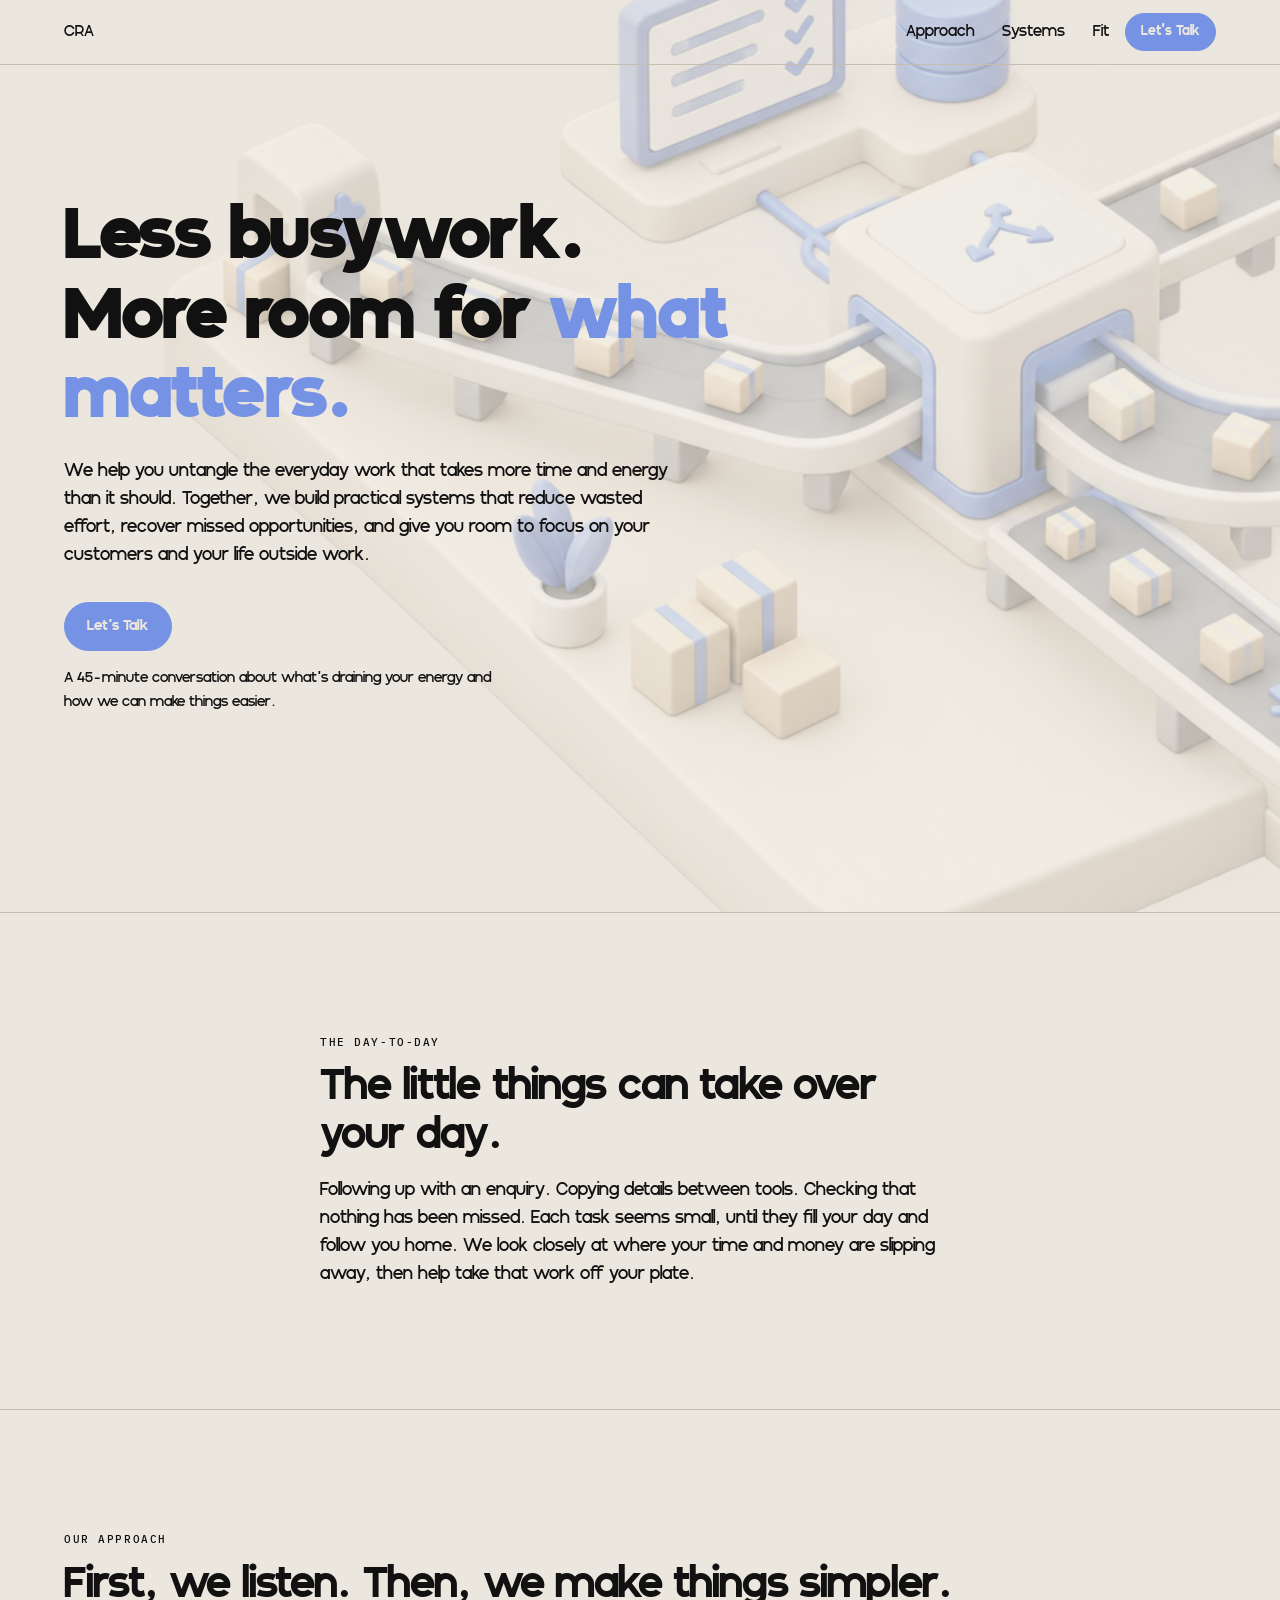
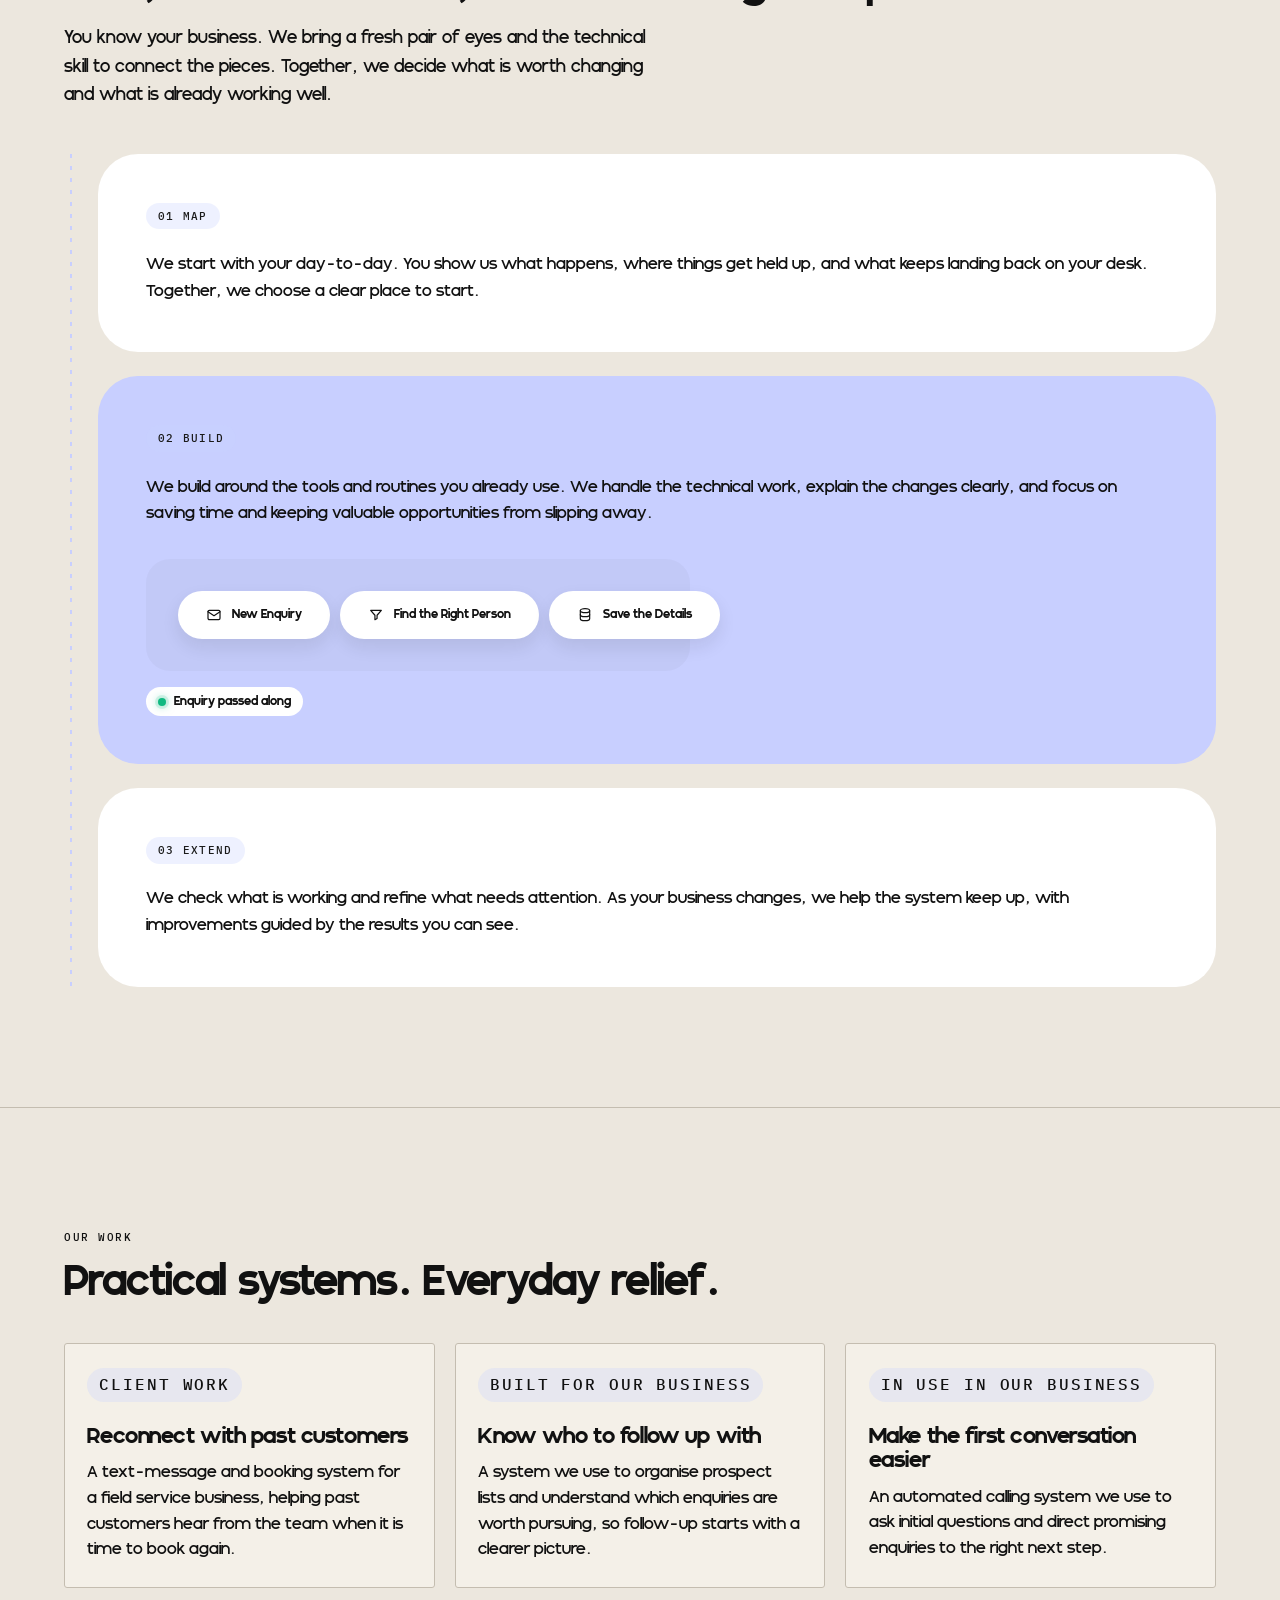
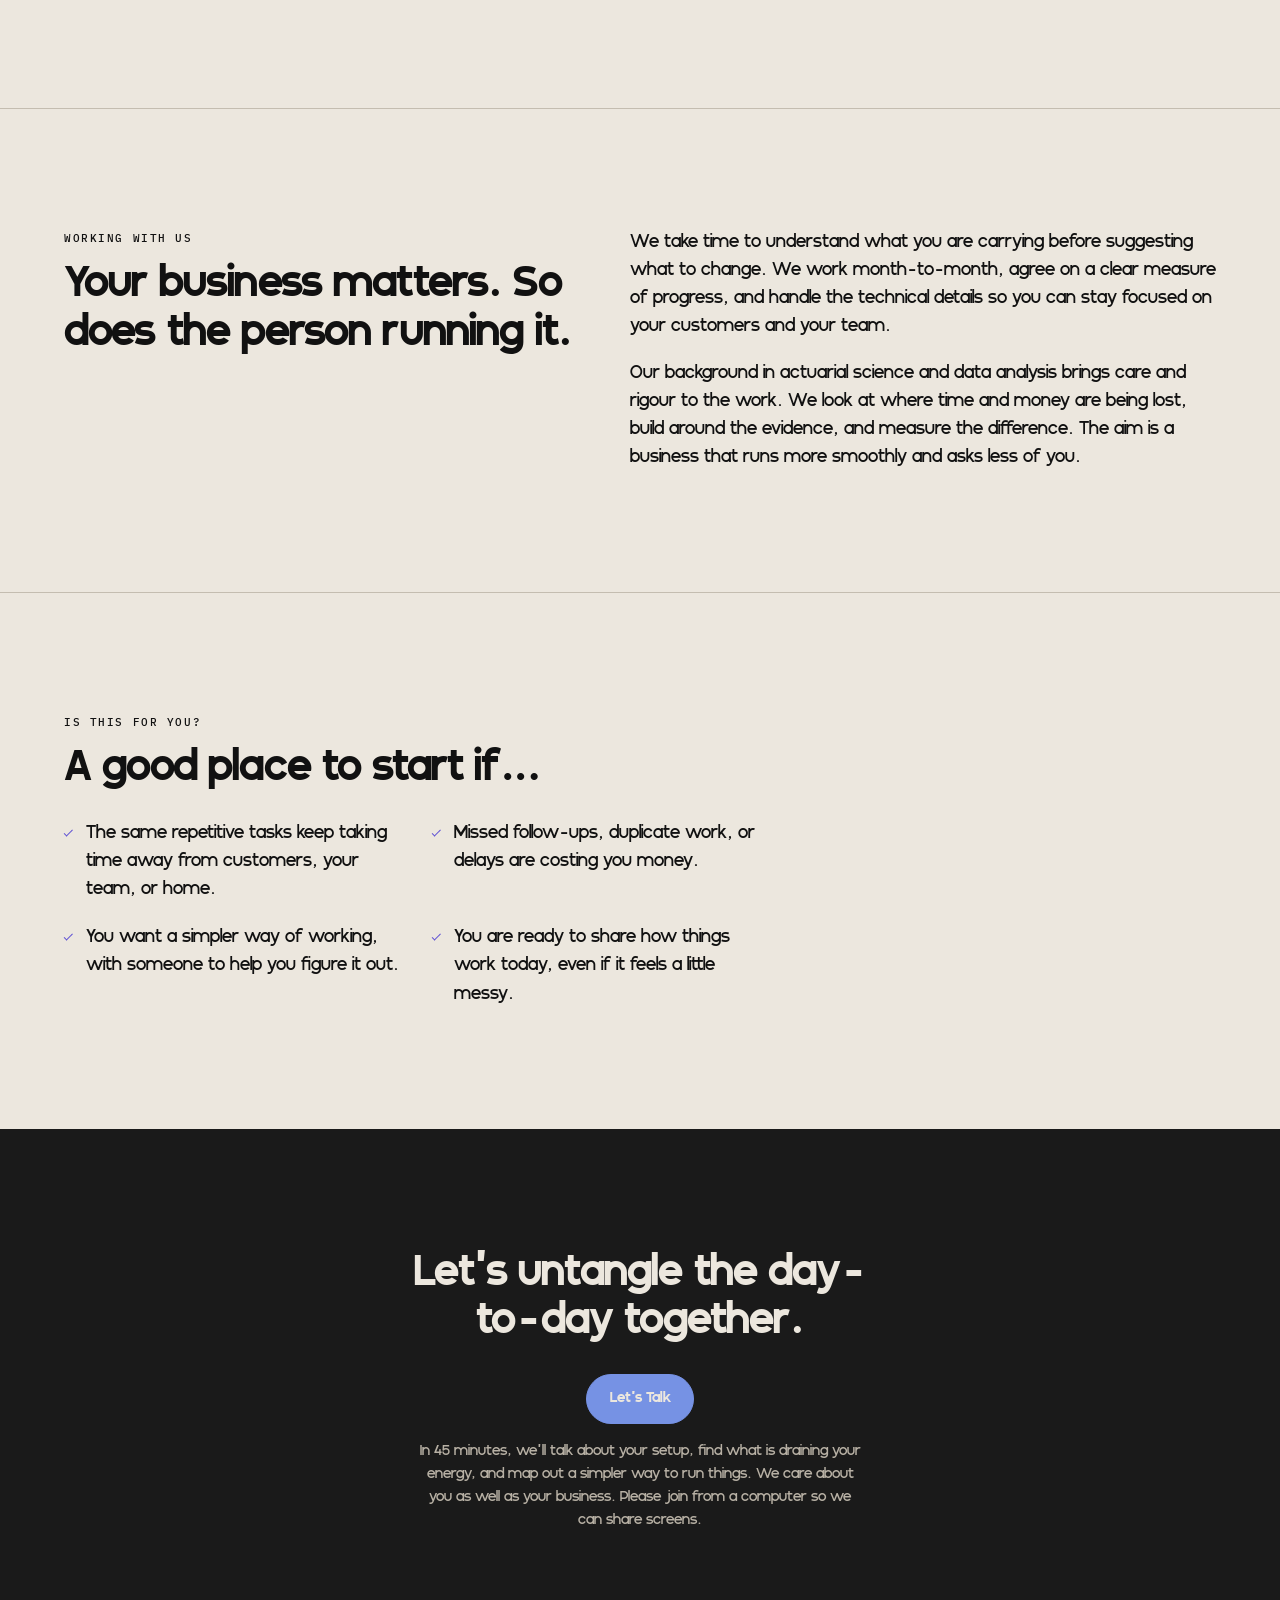
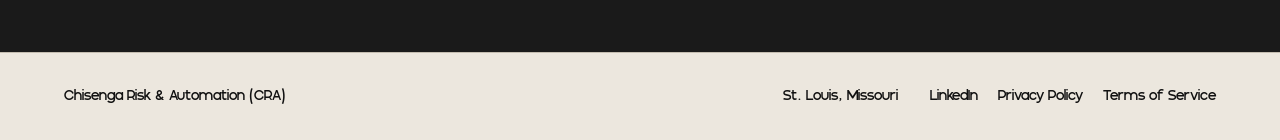
==== index.html @ 47072245 "Deploy v4 redesign: Human-centric messaging, animated living pipelines, and Basique Pro branding" ====
<!DOCTYPE html>
<html lang="en">
<head>
  <meta charset="UTF-8">
  <meta name="viewport" content="width=device-width, initial-scale=1.0">
  <title>Chisenga Risk &amp; Automation | Less Busywork. More Room for What Matters.</title>
  <link rel="icon" type="image/png" href="CRA%20Favicon.png">
  <link rel="apple-touch-icon" href="CRA%20Favicon.png">
  <meta name="description" content="We help business owners simplify everyday work with practical automation that saves time, reduces wasted effort, and makes room for customers and life outside work.">
  <meta property="og:title" content="Chisenga Risk &amp; Automation | Less Busywork. More Room for What Matters.">
  <meta property="og:description" content="We help business owners simplify everyday work with practical automation that saves time, reduces wasted effort, and makes room for customers and life outside work.">
  <meta property="og:url" content="https://cra.software/">
  <meta property="og:type" content="website">
  <meta name="twitter:card" content="summary_large_image">
  <meta name="twitter:title" content="Chisenga Risk &amp; Automation | Less Busywork. More Room for What Matters.">
  <meta name="twitter:description" content="We help business owners simplify everyday work with practical automation that saves time, reduces wasted effort, and makes room for customers and life outside work.">
  <meta name="author" content="Ewetse Chisenga">
  <meta name="robots" content="index, follow">
  <link rel="preconnect" href="https://fonts.googleapis.com">
  <link rel="preconnect" href="https://fonts.gstatic.com" crossorigin>
  <link href="https://fonts.googleapis.com/css2?family=IBM+Plex+Mono:wght@400;500&display=swap" rel="stylesheet">
  <link rel="stylesheet" href="styles.css">
  <script type="application/ld+json">
{
  "@context": "https://schema.org",
  "@type": "ProfessionalService",
  "name": "Chisenga Risk & Automation",
  "url": "https://cra.software",
  "description": "We help business owners simplify everyday work with practical automation that saves time, reduces wasted effort, and makes room for customers and life outside work.",
  "founder": "Ewetse Chisenga",
  "areaServed": "United States",
  "address": {
    "@type": "PostalAddress",
    "addressLocality": "St. Louis",
    "addressRegion": "MO"
  },
  "serviceType": ["Workflow mapping", "Process automation", "Operational systems"]
}
  </script>
  <!-- Google tag (gtag.js) -->
  <script async src="https://www.googletagmanager.com/gtag/js?id=G-YFLQ71NZKJ"></script>
  <script>
  window.dataLayer = window.dataLayer || [];
  function gtag(){dataLayer.push(arguments);}
  gtag('js', new Date());
  gtag('config', 'G-YFLQ71NZKJ');
  </script>
</head>
<body>

  <header>
    <nav class="nav" aria-label="Primary">
      <div class="wrap nav-inner">
        <a href="index.html" class="logo" aria-label="Chisenga Risk &amp; Automation home"><span>C</span><span>R</span><span>A</span></a>
        <ul class="nav-links">
          <li><a href="#approach">Approach</a></li>
          <li><a href="#systems">Systems</a></li>
          <li><a href="#fit">Fit</a></li>
        </ul>
        <a href="https://cal.com/cra-cal/workflow-mapping-session" class="btn btn-nav" target="_blank" rel="noopener noreferrer">Let’s Talk</a>
        <button class="nav-toggle" id="navToggle" type="button" aria-expanded="false" aria-controls="navDrawer" aria-label="Open menu">
          <span></span><span></span>
        </button>
      </div>
    </nav>
    <div class="nav-drawer" id="navDrawer">
      <a href="#approach">Approach</a>
      <a href="#systems">Systems</a>
      <a href="#fit">Fit</a>
      <a href="https://cal.com/cra-cal/workflow-mapping-session" target="_blank" rel="noopener noreferrer">Let’s Talk</a>
    </div>
  </header>

  <main>

    <section class="hero">
      <div class="wrap hero-inner reveal">
        <div class="hero-copy">
          <h1>Less busywork. More room for <span class="text-highlight">what matters.</span></h1>
          <p>We help you untangle the everyday work that takes more time and energy than it should. Together, we build practical systems that reduce wasted effort, recover missed opportunities, and give you room to focus on your customers and your life outside work.</p>
          <a href="https://cal.com/cra-cal/workflow-mapping-session" class="btn" target="_blank" rel="noopener noreferrer">Let’s Talk</a>
          <p class="micro">A 45-minute conversation about what’s draining your energy and how we can make things easier.</p>
        </div>
      </div>
      <div class="hero-visual" aria-hidden="true">
        <img src="A.png" alt="">
      </div>
    </section>

    <section class="section" id="bottleneck">
      <div class="wrap narrow reveal">
        <p class="label">THE DAY-TO-DAY</p>
        <h2>The little things can take over your day.</h2>
        <p>Following up with an enquiry. Copying details between tools. Checking that nothing has been missed. Each task seems small, until they fill your day and follow you home. We look closely at where your time and money are slipping away, then help take that work off your plate.</p>
      </div>
    </section>

    <section class="section" id="approach">
      <div class="wrap">
        <div class="reveal">
          <p class="label">OUR APPROACH</p>
          <h2>First, we listen. Then, we make things simpler.</h2>
          <p class="lead">You know your business. We bring a fresh pair of eyes and the technical skill to connect the pieces. Together, we decide what is worth changing and what is already working well.</p>
        </div>
        <ol class="ladder">
          <li class="ladder-step reveal">
            <span class="tag">01 MAP</span>
            <p class="ladder-copy">We start with your day-to-day. You show us what happens, where things get held up, and what keeps landing back on your desk. Together, we choose a clear place to start.</p>
          </li>
          <li class="ladder-step ladder-step--build reveal">
            <span class="tag">02 BUILD</span>
            <p class="ladder-copy">We build around the tools and routines you already use. We handle the technical work, explain the changes clearly, and focus on saving time and keeping valuable opportunities from slipping away.</p>
            <div class="workflow" aria-label="A new enquiry reaches the right person and its details are saved">
              <div class="workflow-shell">
                <svg class="workflow-line" viewBox="0 0 100 2" preserveAspectRatio="none" aria-hidden="true">
                  <path d="M 0 1 H 100"></path>
                </svg>
                <div class="workflow-nodes">
                  <div class="workflow-node">
                    <svg class="workflow-icon" viewBox="0 0 24 24" aria-hidden="true"><rect x="3" y="5" width="18" height="14" rx="2"></rect><path d="m3 7 9 6 9-6"></path></svg>
                    <span>New Enquiry</span>
                  </div>
                  <div class="workflow-node">
                    <svg class="workflow-icon" viewBox="0 0 24 24" aria-hidden="true"><path d="M4 5h16l-6.4 7.4v4.8l-3.2 1.8v-6.6L4 5Z"></path></svg>
                    <span>Find the Right Person</span>
                  </div>
                  <div class="workflow-node">
                    <svg class="workflow-icon" viewBox="0 0 24 24" aria-hidden="true"><ellipse cx="12" cy="5.5" rx="7" ry="3"></ellipse><path d="M5 5.5v6c0 1.7 3.1 3 7 3s7-1.3 7-3v-6"></path><path d="M5 11.5v6c0 1.7 3.1 3 7 3s7-1.3 7-3v-6"></path></svg>
                    <span>Save the Details</span>
                  </div>
                </div>
              </div>
              <p class="workflow-status"><span class="status-dot" aria-hidden="true"></span>Enquiry passed along</p>
            </div>
          </li>
          <li class="ladder-step reveal">
            <span class="tag">03 EXTEND</span>
            <p class="ladder-copy">We check what is working and refine what needs attention. As your business changes, we help the system keep up, with improvements guided by the results you can see.</p>
          </li>
        </ol>
      </div>
    </section>

    <section class="section" id="systems">
      <div class="wrap">
        <div class="reveal">
          <p class="label">OUR WORK</p>
          <h2>Practical systems. Everyday relief.</h2>
        </div>
        <div class="modules">
          <article class="module reveal">
            <p class="tag">CLIENT WORK</p>
            <h3>Reconnect with past customers</h3>
            <p>A text-message and booking system for a field service business, helping past customers hear from the team when it is time to book again.</p>
          </article>
          <article class="module reveal">
            <p class="tag">BUILT FOR OUR BUSINESS</p>
            <h3>Know who to follow up with</h3>
            <p>A system we use to organise prospect lists and understand which enquiries are worth pursuing, so follow-up starts with a clearer picture.</p>
          </article>
          <article class="module reveal">
            <p class="tag">IN USE IN OUR BUSINESS</p>
            <h3>Make the first conversation easier</h3>
            <p>An automated calling system we use to ask initial questions and direct promising enquiries to the right next step.</p>
          </article>
        </div>
      </div>
    </section>

    <section class="section" id="firm">
      <div class="wrap split reveal">
        <div>
          <p class="label">WORKING WITH US</p>
          <h2>Your business matters. So does the person running it.</h2>
        </div>
        <div class="split-copy">
          <p>We take time to understand what you are carrying before suggesting what to change. We work month-to-month, agree on a clear measure of progress, and handle the technical details so you can stay focused on your customers and your team.</p>
          <p>Our background in actuarial science and data analysis brings care and rigour to the work. We look at where time and money are being lost, build around the evidence, and measure the difference. The aim is a business that runs more smoothly and asks less of you.</p>
        </div>
      </div>
    </section>

    <section class="section" id="fit">
      <div class="wrap">
        <div class="reveal">
          <p class="label">IS THIS FOR YOU?</p>
          <h2>A good place to start if…</h2>
        </div>
        <ul class="fit-list reveal">
          <li>The same repetitive tasks keep taking time away from customers, your team, or home.</li>
          <li>Missed follow-ups, duplicate work, or delays are costing you money.</li>
          <li>You want a simpler way of working, with someone to help you figure it out.</li>
          <li>You are ready to share how things work today, even if it feels a little messy.</li>
        </ul>
      </div>
    </section>

    <section class="cta-band" id="book">
      <div class="wrap cta-inner reveal">
        <h2>Let’s untangle the day-to-day together.</h2>
        <a href="https://cal.com/cra-cal/workflow-mapping-session" class="btn btn-on-dark" target="_blank" rel="noopener noreferrer">Let’s Talk</a>
        <p class="micro">In 45 minutes, we’ll talk about your setup, find what is draining your energy, and map out a simpler way to run things. We care about you as well as your business. Please join from a computer so we can share screens.</p>
      </div>
    </section>

  </main>

  <footer class="footer">
    <div class="wrap footer-inner">
      <p>Chisenga Risk &amp; Automation (CRA)</p>
      <p>St. Louis, Missouri</p>
      <p class="footer-links">
        <a href="https://www.linkedin.com/in/ewetsechisenga/" target="_blank" rel="noopener noreferrer">LinkedIn</a>
        <a href="privacy.html">Privacy Policy</a>
        <a href="terms.html">Terms of Service</a>
      </p>
    </div>
  </footer>

  <script>
    const toggle = document.getElementById("navToggle");
    const drawer = document.getElementById("navDrawer");

    toggle.addEventListener("click", () => {
      const open = drawer.classList.toggle("open");
      toggle.classList.toggle("active", open);
      toggle.setAttribute("aria-expanded", open ? "true" : "false");
      toggle.setAttribute("aria-label", open ? "Close menu" : "Open menu");
    });

    drawer.querySelectorAll("a").forEach((link) => {
      link.addEventListener("click", () => {
        drawer.classList.remove("open");
        toggle.classList.remove("active");
        toggle.setAttribute("aria-expanded", "false");
        toggle.setAttribute("aria-label", "Open menu");
      });
    });

    const observer = new IntersectionObserver(
      (entries) => {
        entries.forEach((entry) => {
          if (entry.isIntersecting) {
            entry.target.classList.add("in-view");
            observer.unobserve(entry.target);
          }
        });
      },
      { threshold: 0.1 }
    );
    document.querySelectorAll(".reveal").forEach((el) => observer.observe(el));

    const nav = document.querySelector(".nav");
    const updateNavState = () => nav.classList.toggle("nav-scrolled", window.scrollY > 50);

    updateNavState();
    window.addEventListener("scroll", updateNavState, { passive: true });

    const heroVisual = document.querySelector(".hero-visual");
    const reduceMotion = window.matchMedia("(prefers-reduced-motion: reduce)");

    if (heroVisual && !reduceMotion.matches) {
      let frameRequested = false;

      const updateHeroParallax = () => {
        heroVisual.style.translate = `0 ${window.scrollY * 0.12}px`;
        frameRequested = false;
      };

      const requestHeroParallax = () => {
        if (!frameRequested) {
          window.requestAnimationFrame(updateHeroParallax);
          frameRequested = true;
        }
      };

      updateHeroParallax();
      window.addEventListener("scroll", requestHeroParallax, { passive: true });
    }
  </script>

</body>
</html>
---- styles.css ----
@font-face {
  font-family: "Basique Pro";
  src: url("Fonts/Basique_4.woff") format("woff");
  font-weight: 100;
  font-style: normal;
  font-display: swap;
}

@font-face {
  font-family: "Basique Pro";
  src: url("Fonts/Basique_3.woff") format("woff");
  font-weight: 300;
  font-style: normal;
  font-display: swap;
}

@font-face {
  font-family: "Basique Pro";
  src: url("Fonts/Basique_2.woff") format("woff");
  font-weight: 400;
  font-style: normal;
  font-display: swap;
}

@font-face {
  font-family: "Basique Pro";
  src: url("Fonts/Basique_1.woff") format("woff");
  font-weight: 700;
  font-style: normal;
  font-display: swap;
}

@font-face {
  font-family: "Basique Pro";
  src: url("Fonts/Basique.woff") format("woff");
  font-weight: 900;
  font-style: normal;
  font-display: swap;
}

*,
*::before,
*::after {
  margin: 0;
  padding: 0;
  box-sizing: border-box;
}

:root {
  --bg: #ece7de;
  --bg-module: #f4f0e8;
  --ink: #111111;
  --muted: #111111;
  --line: #c4bdb0;
  --accent: #5c4fd4;
  --graphite: #1a1a1a;
  --periwinkle: #c8cfff;
  --on-dark: #ece7de;
  --radius: 3px;
  --max: 1160px;
  --heading: "Basique Pro", -apple-system, sans-serif;
  --sans: "Basique Pro", -apple-system, sans-serif;
  --mono: "IBM Plex Mono", ui-monospace, monospace;
}

html {
  scroll-behavior: smooth;
}

body {
  font-family: "Basique Pro", -apple-system, sans-serif !important;
  font-size: 1.0625rem;
  line-height: 1.65;
  color: var(--ink);
  background: var(--bg);
  -webkit-font-smoothing: antialiased;
}

a {
  color: inherit;
  text-decoration: none;
}

img {
  max-width: 100%;
  display: block;
}

h1, h2, h3 {
  font-family: "Basique Pro", -apple-system, sans-serif !important;
  font-weight: 700;
  line-height: 1.15;
  letter-spacing: -0.02em;
  color: #111111;
}

h1 {
  font-size: clamp(2.6rem, 7vw, 4.5rem);
  font-weight: 900;
  line-height: 1.1;
}

h2 {
  font-size: clamp(1.85rem, 4vw, 2.65rem);
  margin-bottom: 1rem;
}

h3 {
  font-size: 1.35rem;
  margin: 0.4rem 0 0.65rem;
}

.text-highlight {
  color: #7692e4;
}

.wrap {
  width: min(90%, var(--max));
  margin: 0 auto;
}

.narrow {
  max-width: 40rem;
}

.label {
  font-family: var(--mono);
  font-size: 0.7rem;
  font-weight: 500;
  letter-spacing: 0.14em;
  text-transform: uppercase;
  color: var(--accent);
  margin-bottom: 0.75rem;
}

.tag {
  display: inline-block;
  font-family: var(--mono);
  font-size: 0.7rem;
  font-weight: 500;
  letter-spacing: 0.12em;
  text-transform: uppercase;
  color: #1a1a1a;
  background: rgba(200, 207, 255, 0.3);
  border-radius: 9999px;
  padding: 4px 12px;
  margin-bottom: 1rem;
}

.lede,
.lead {
  color: var(--muted);
  max-width: 38rem;
}

.lead {
  margin-bottom: 2.75rem;
}

.micro {
  font-size: 0.875rem;
  color: var(--muted);
  margin-top: 1rem;
  max-width: 28rem;
}

.reveal {
  opacity: 0;
  transform: translateY(30px);
  transition: all 0.8s cubic-bezier(0.16, 1, 0.3, 1);
}

.reveal.in-view {
  opacity: 1;
  transform: translateY(0);
}

button {
  font-family: "Basique Pro", -apple-system, sans-serif !important;
}

.btn {
  display: inline-block;
  font-family: "Basique Pro", -apple-system, sans-serif !important;
  font-size: 0.9rem;
  font-weight: 600;
  padding: 0.75rem 1.4rem;
  background: #7692e4;
  color: var(--bg);
  border: 1px solid #7692e4;
  border-radius: 9999px;
  transition: transform 0.2s ease;
}

.btn:hover {
  transform: translateY(-3px);
}

.btn-nav {
  padding: 0.45rem 0.95rem;
  font-size: 0.8rem;
}

.btn-on-dark {
  background: #7692e4;
  color: var(--bg);
  border-color: #7692e4;
}

/* Nav */
.nav {
  position: fixed;
  top: 0;
  left: 0;
  width: 100%;
  z-index: 9999;
  background-color: transparent;
  border-bottom: 1px solid var(--line);
  transition: background-color 0.3s ease, backdrop-filter 0.3s ease, box-shadow 0.3s ease;
}

.nav-scrolled {
  background-color: rgba(236, 231, 222, 0.95) !important;
  backdrop-filter: blur(12px);
  box-shadow: 0 4px 20px rgba(0,0,0,0.05);
}

.nav-inner {
  display: flex;
  align-items: center;
  justify-content: space-between;
  gap: 1rem;
  min-height: 4rem;
}

.logo {
  display: inline-flex;
  font-family: "Basique Pro", -apple-system, sans-serif !important;
  font-size: 0.95rem;
  font-weight: 500;
  letter-spacing: 0;
  transition: letter-spacing 0.3s ease, color 0.3s ease;
}

.logo:hover {
  letter-spacing: 0.1em;
  color: #7692e4;
}

.logo span {
  display: inline-block;
}

.logo span:nth-child(1) {
  animation: idleWave 6s infinite 0s;
}

.logo span:nth-child(2) {
  animation: idleWave 6s infinite 0.15s;
}

.logo span:nth-child(3) {
  animation: idleWave 6s infinite 0.3s;
}

@keyframes idleWave {
  0%,
  100% {
    transform: translateY(0);
  }

  10% {
    transform: translateY(-4px);
  }

  20% {
    transform: translateY(0);
  }
}

.nav-links {
  display: none;
  list-style: none;
  gap: 1.75rem;
}

.nav-links a {
  position: relative;
  display: inline-block;
  font-size: 0.92rem;
  color: var(--muted);
}

.nav-links a::after {
  content: "";
  position: absolute;
  bottom: -0.35rem;
  left: 50%;
  width: 0;
  height: 1px;
  background: #111111;
  transform: translateX(-50%);
  transition: width 0.3s ease;
}

.nav-links a:hover,
.nav-links a:focus-visible {
  color: var(--ink);
}

.nav-links a:hover::after,
.nav-links a:focus-visible::after {
  width: 100%;
}

.nav-inner .btn-nav {
  display: none;
}

.nav-toggle {
  display: flex;
  flex-direction: column;
  justify-content: center;
  gap: 6px;
  width: 2rem;
  height: 2rem;
  background: none;
  border: 0;
  cursor: pointer;
}

.nav-toggle span {
  display: block;
  height: 1px;
  width: 100%;
  background: var(--ink);
}

.nav-drawer {
  display: none;
  flex-direction: column;
  gap: 1rem;
  position: fixed;
  top: 4rem;
  left: 0;
  width: 100%;
  z-index: 9998;
  padding: 1rem 5% 1.5rem;
  border-bottom: 1px solid var(--line);
  background: var(--bg);
}

.nav-drawer.open {
  display: flex;
}

.nav-drawer a {
  font-size: 1rem;
  color: var(--muted);
}

/* Hero */
.hero {
  position: relative;
  isolation: isolate;
  overflow: hidden;
  min-height: 90vh;
  display: flex;
  align-items: center;
  padding: 120px 0;
}

.hero-inner {
  position: relative;
  z-index: 1;
  min-height: clamp(28rem, 54vw, 42rem);
  display: flex;
  align-items: center;
}

.hero-copy {
  width: min(100%, 42rem);
}

.hero-visual {
  position: absolute;
  z-index: -1;
  top: 50%;
  left: 50%;
  width: 140%;
  min-width: 1200px;
  pointer-events: none;
  transform: translate(-30%, -50%);
  will-change: transform;
}

.hero-visual img {
  width: 100%;
  height: auto;
  opacity: 0.35;
  mix-blend-mode: multiply;
}

.hero h1 {
  margin-bottom: 1.35rem;
}

.hero .lede {
  margin-bottom: 2rem;
}

.hero-copy > p:first-of-type {
  color: var(--muted);
  max-width: 38rem;
  margin-bottom: 2rem;
}

/* Sections */
.section {
  padding: 120px 0;
  border-top: 1px solid var(--line);
}

.section p {
  color: var(--muted);
}

.section h2 + p,
.split-copy p {
  color: var(--muted);
}

.split-copy p + p {
  margin-top: 1.15rem;
}

/* Methodology: vertical thread */
.ladder {
  list-style: none;
  display: flex;
  flex-direction: column;
  gap: 1.5rem;
  position: relative;
  padding-left: 1.75rem;
  margin-left: 0.35rem;
}

.ladder::before {
  content: "";
  position: absolute;
  top: 0;
  bottom: 0;
  left: 0;
  width: 2px;
  background: repeating-linear-gradient(
    to bottom,
    #c8cfff 0 4px,
    transparent 4px 12px
  );
  background-size: 2px 12px;
  animation: vertical-conveyor 15s linear infinite;
}

.ladder-step {
  position: relative;
  background: #ffffff;
  color: #1a1a1a;
  border-radius: 40px;
  padding: 3rem;
}

.ladder-copy {
  color: #1a1a1a;
  font-family: "Basique Pro", -apple-system, sans-serif !important;
  font-size: 1.02rem;
  font-weight: 400;
  line-height: 1.65;
  margin-top: 0.35rem;
}

.ladder-step--build {
  background: #c8cfff;
  color: #1a1a1a;
}

.workflow {
  margin-top: 2rem;
  max-width: 34rem;
}

.workflow-shell {
  display: flex;
  align-items: center;
  position: relative;
  padding: 2rem;
  background: rgba(17, 17, 17, 0.03);
  border-radius: 24px;
}

.workflow-nodes {
  display: flex;
  align-items: center;
  width: 100%;
  justify-content: space-between;
  gap: 10px;
  position: relative;
  z-index: 1;
}

.workflow-node {
  display: flex;
  flex: 0 0 auto;
  align-items: center;
  justify-content: center;
  gap: 10px;
  min-height: 3rem;
  padding: 14px 28px;
  background: #ffffff;
  border-radius: 9999px;
  box-shadow: 0 8px 18px rgba(17, 17, 17, 0.09);
  color: #111111;
  font-family: "Basique Pro", -apple-system, sans-serif !important;
  font-size: clamp(0.64rem, 1.5vw, 0.78rem);
  font-weight: 700;
  line-height: 1.2;
  text-align: center;
  position: relative;
  z-index: 1;
}

.workflow-node span {
  white-space: nowrap;
}

.workflow-icon {
  flex: 0 0 auto;
  width: 1rem;
  height: 1rem;
  fill: none;
  stroke: currentColor;
  stroke-linecap: round;
  stroke-linejoin: round;
  stroke-width: 1.8;
}

.workflow-line {
  position: absolute;
  z-index: 0;
  top: 50%;
  left: 3rem;
  width: calc(100% - 6rem);
  height: 2px;
  transform: translateY(-50%);
  overflow: visible;
}

.workflow-line path {
  fill: none;
  stroke: #7692e4;
  stroke-width: 2;
  stroke-dasharray: 4 8;
  stroke-linecap: round;
  animation: workflow-flow 15s linear infinite;
}

.workflow-status {
  display: inline-flex;
  align-items: center;
  gap: 0.5rem;
  width: fit-content;
  margin-top: 1rem;
  padding: 0.45rem 0.75rem;
  background: #ffffff;
  border-radius: 9999px;
  color: #111111 !important;
  font-family: "Basique Pro", -apple-system, sans-serif !important;
  font-size: 0.75rem !important;
  font-weight: 700;
  line-height: 1.2 !important;
}

.status-dot {
  width: 0.5rem;
  height: 0.5rem;
  border-radius: 50%;
  background: #10B981;
  box-shadow: 0 0 0 3px rgba(16, 185, 129, 0.14), 0 0 10px rgba(16, 185, 129, 0.55);
  animation: status-pulse 1.8s ease-in-out infinite;
}

@keyframes workflow-flow {
  from {
    stroke-dashoffset: 100;
  }

  to {
    stroke-dashoffset: 0;
  }
}

@keyframes vertical-conveyor {
  from {
    background-position-y: 0;
  }

  to {
    background-position-y: 100%;
  }
}

@keyframes workflow-vertical-flow {
  from {
    background-position-y: 0;
  }

  to {
    background-position-y: 100%;
  }
}

@keyframes status-pulse {
  50% {
    transform: scale(1.2);
    box-shadow: 0 0 0 5px rgba(16, 185, 129, 0.08), 0 0 14px rgba(16, 185, 129, 0.7);
  }
}

.modules {
  display: grid;
  gap: 1.25rem;
  margin-top: 2.25rem;
}

.module {
  border: 1px solid var(--line);
  border-radius: var(--radius);
  padding: 1.5rem 1.4rem;
  background: var(--bg-module);
}

.module p {
  font-size: 0.98rem;
}

.metric {
  margin-top: 1rem;
  font-family: var(--mono);
  font-size: 0.78rem;
  letter-spacing: 0.02em;
  color: var(--ink);
}

.split {
  display: grid;
  gap: 1.75rem;
}

.fit-list {
  list-style: none;
  display: grid;
  gap: 1rem;
  margin-top: 1.75rem;
  max-width: 44rem;
}

.fit-list li {
  position: relative;
  padding-left: 1.4rem;
  color: var(--muted);
}

.fit-list li::before {
  content: "";
  position: absolute;
  left: 0;
  top: 0.55em;
  width: 0.55rem;
  height: 0.28rem;
  border-left: 1.5px solid var(--accent);
  border-bottom: 1.5px solid var(--accent);
  transform: rotate(-45deg);
}

.cta-band {
  background: var(--graphite);
  color: var(--on-dark);
  padding: 120px 0;
  text-align: center;
}

.cta-inner {
  max-width: 32rem;
}

.cta-band h2 {
  color: var(--on-dark);
  margin-bottom: 1.75rem;
}

.cta-band .micro {
  color: #b7b0a4;
  margin-left: auto;
  margin-right: auto;
}

.footer {
  border-top: 1px solid var(--line);
  padding: 2rem 0;
  font-size: 0.85rem;
  color: var(--muted);
}

.footer-inner {
  display: grid;
  gap: 0.4rem;
}

.footer-links {
  display: flex;
  flex-wrap: wrap;
  gap: 1.25rem;
  margin-top: 0.5rem;
}

.footer-links a:hover {
  color: var(--ink);
}

@media (min-width: 768px) {
  .nav-links {
    display: flex;
    flex: 1;
    justify-content: flex-end;
  }

  .nav-inner .btn-nav {
    display: inline-block;
  }

  .nav-toggle,
  .nav-drawer,
  .nav-drawer.open {
    display: none;
  }

  .hero h1 {
    font-size: 4.5rem;
  }

  .modules {
    grid-template-columns: repeat(3, 1fr);
    align-items: stretch;
  }

  .split {
    grid-template-columns: 1fr 1.15fr;
    gap: 3.5rem;
    align-items: start;
  }

  .fit-list {
    grid-template-columns: 1fr 1fr;
    gap: 1.25rem 2rem;
  }

  .footer-inner {
    grid-template-columns: 1fr auto auto;
    align-items: baseline;
    gap: 2rem;
  }

  .footer-links {
    margin-top: 0;
    justify-content: flex-end;
  }
}

@media (min-width: 769px) {
  .workflow-shell,
  .workflow-nodes {
    display: flex;
    flex-direction: row;
  }

  .workflow-line {
    display: block;
  }
}

@media (max-width: 767px) {
  .hero {
    padding: 88px 0;
  }

  .hero-inner {
    min-height: 31rem;
    align-items: flex-start;
  }

  .hero-visual {
    width: 140%;
    min-width: 1200px;
  }

  .workflow {
    margin-top: 1.5rem;
  }
}

@media (max-width: 768px) {
  .hero-visual img {
    opacity: 0.15;
  }

  .workflow-shell {
    flex-direction: column;
    gap: 20px;
  }

  .workflow-nodes {
    flex-direction: column;
    gap: 20px;
  }

  .workflow-line {
    display: none;
  }

  .workflow-nodes::before {
    content: "";
    position: absolute;
    z-index: 0;
    top: 1.5rem;
    bottom: 1.5rem;
    left: 50%;
    width: 2px;
    transform: translateX(-50%);
    background: repeating-linear-gradient(
      to bottom,
      #7692e4 0 4px,
      transparent 4px 12px
    );
    background-size: 2px 12px;
    animation: workflow-vertical-flow 15s linear infinite;
  }
}

@media (prefers-reduced-motion: reduce) {
  *,
  *::before,
  *::after {
    scroll-behavior: auto !important;
    animation-duration: 0.01ms !important;
    animation-iteration-count: 1 !important;
    transition-duration: 0.01ms !important;
  }
}
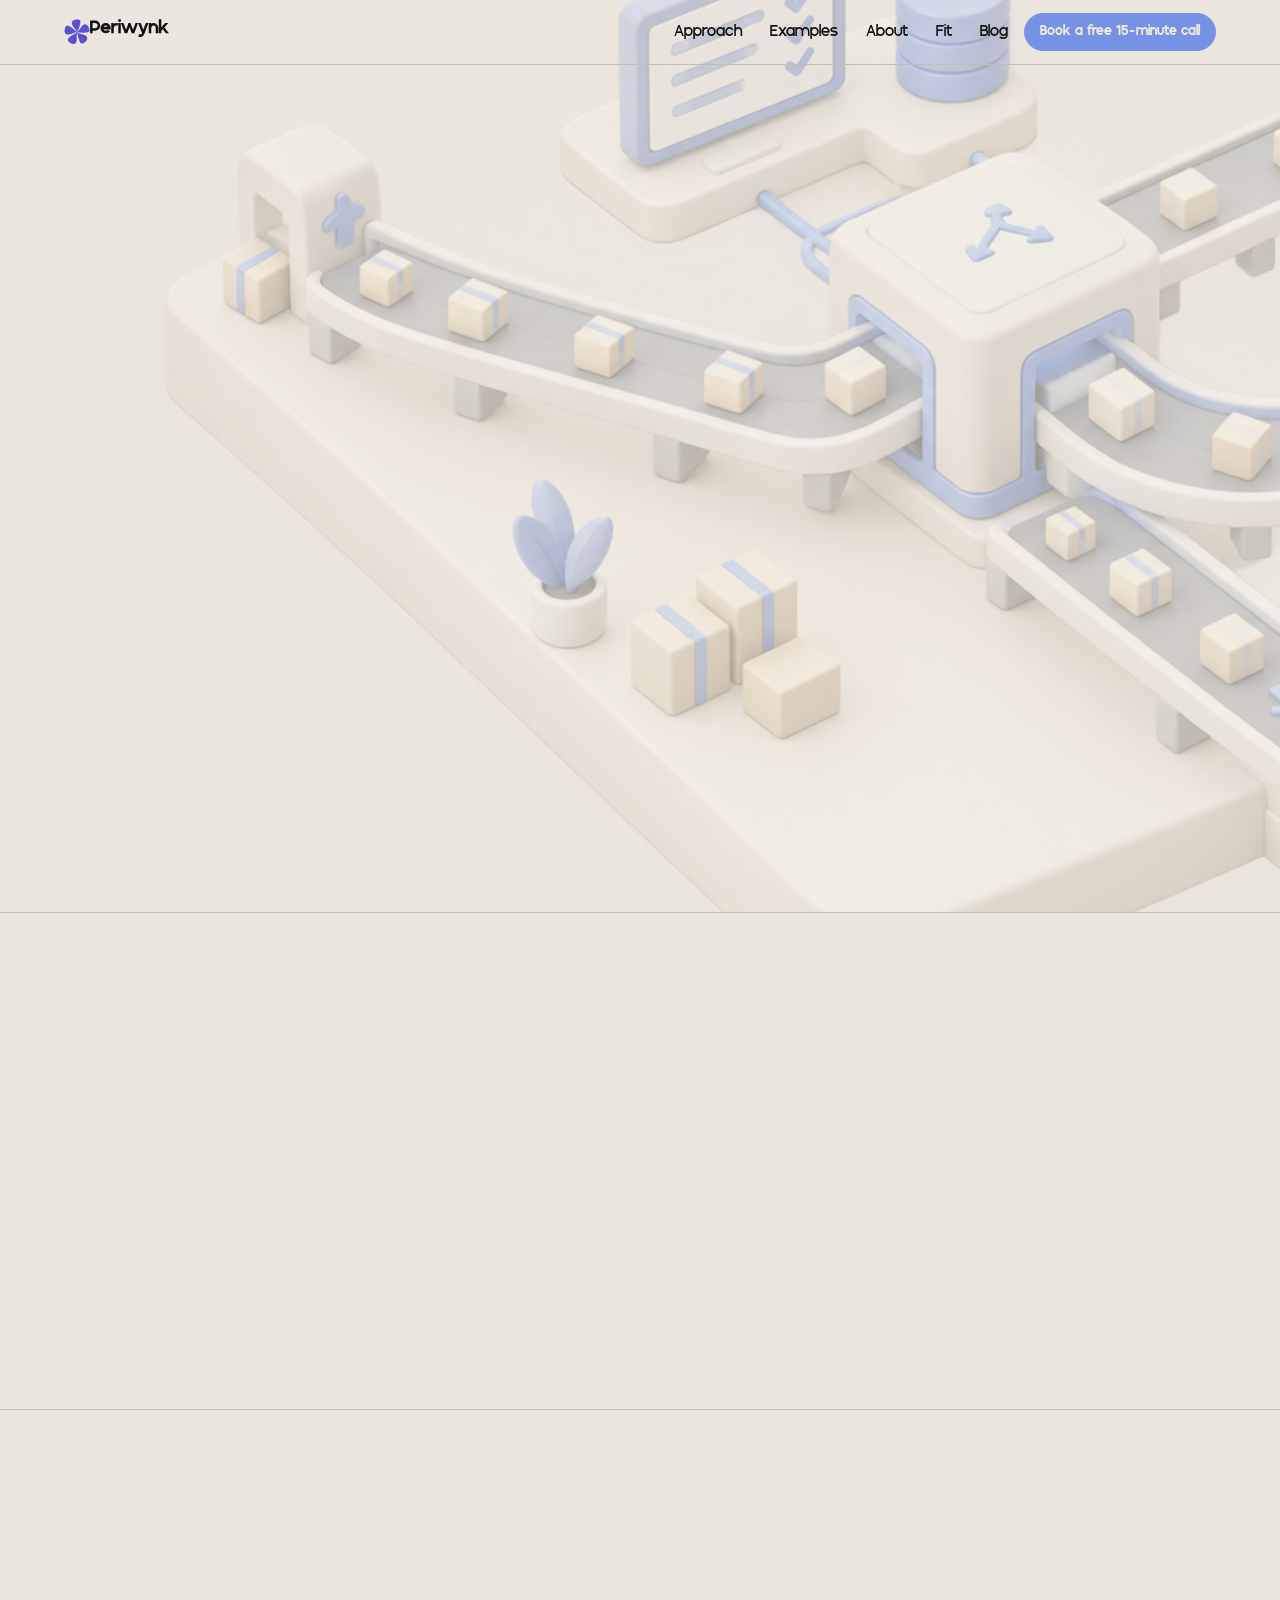
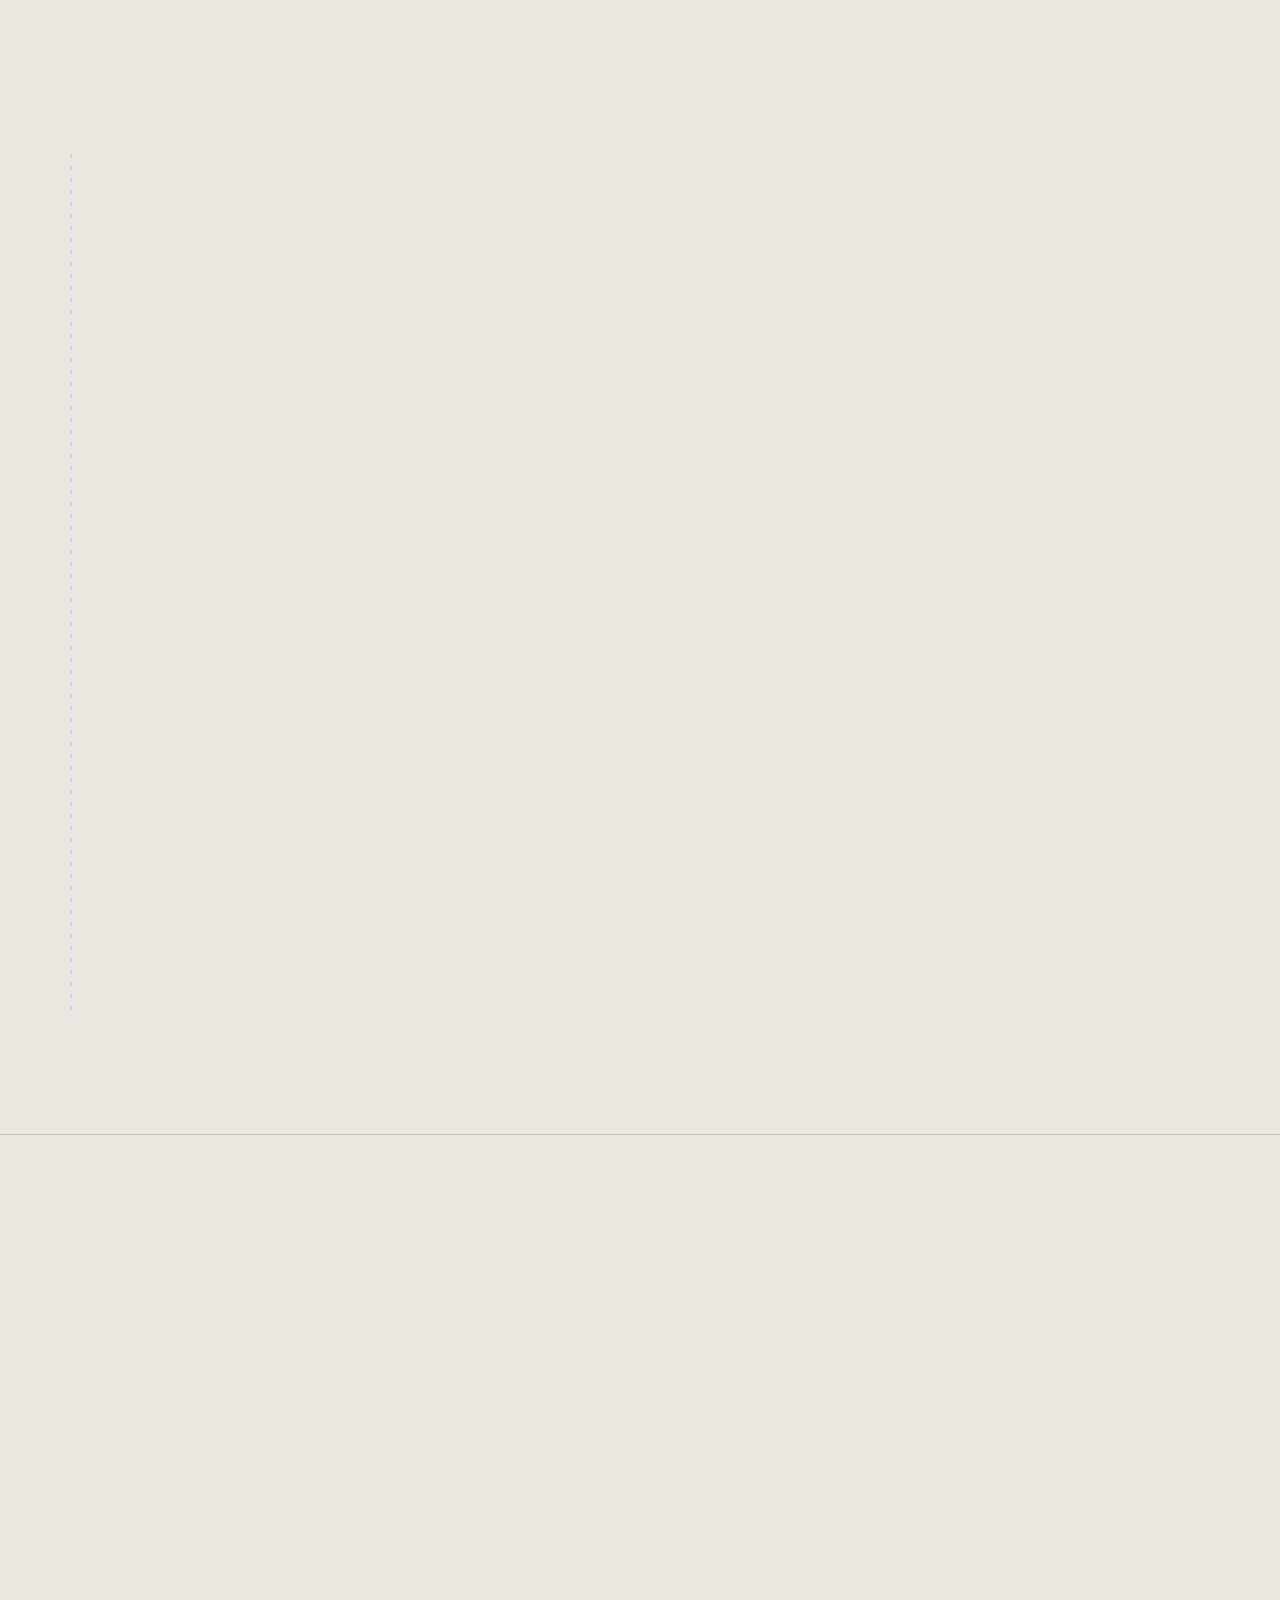
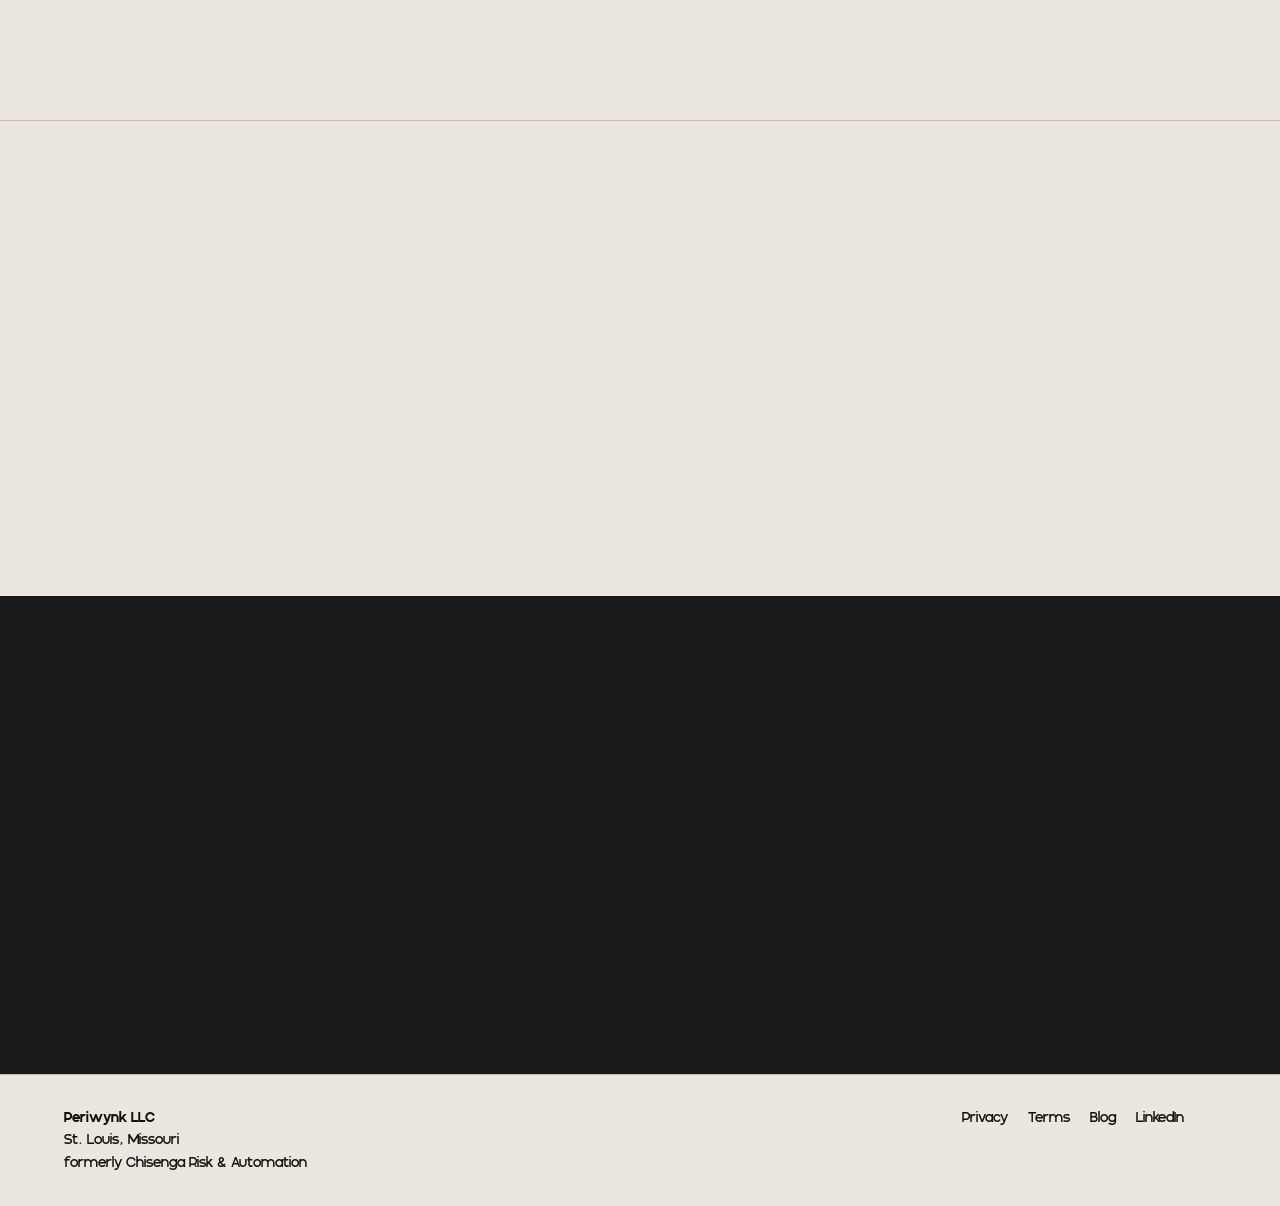
==== commit 56723e32: "Homepage: Periwynk rebrand, honest examples, one booking link, Hi I'm Evan - Logo, favicons, manifes" ====
--- a/index.html
+++ b/index.html
@@ -3,38 +3,63 @@
 <head>
   <meta charset="UTF-8">
   <meta name="viewport" content="width=device-width, initial-scale=1.0">
-  <title>Chisenga Risk &amp; Automation | Less Busywork. More Room for What Matters.</title>
-  <link rel="icon" type="image/png" href="CRA%20Favicon.png">
-  <link rel="apple-touch-icon" href="CRA%20Favicon.png">
-  <meta name="description" content="We help business owners simplify everyday work with practical automation that saves time, reduces wasted effort, and makes room for customers and life outside work.">
-  <meta property="og:title" content="Chisenga Risk &amp; Automation | Less Busywork. More Room for What Matters.">
-  <meta property="og:description" content="We help business owners simplify everyday work with practical automation that saves time, reduces wasted effort, and makes room for customers and life outside work.">
-  <meta property="og:url" content="https://cra.software/">
-  <meta property="og:type" content="website">
-  <meta name="twitter:card" content="summary_large_image">
-  <meta name="twitter:title" content="Chisenga Risk &amp; Automation | Less Busywork. More Room for What Matters.">
-  <meta name="twitter:description" content="We help business owners simplify everyday work with practical automation that saves time, reduces wasted effort, and makes room for customers and life outside work.">
+  <script>document.documentElement.classList.add("js");</script>
+  <title>Periwynk | Less busywork. More room for what matters.</title>
+  <meta name="description" content="I help owners of small service businesses spend less time on admin, like answering enquiries, chasing quotes and following up with customers. Start with a free 15-minute call.">
   <meta name="author" content="Ewetse Chisenga">
   <meta name="robots" content="index, follow">
+  <!-- TODO(Evan): switch canonical, og:url, og:image and JSON-LD URLs to https://periwynk.com/ once the domain points here. -->
+  <link rel="canonical" href="https://cra.software/">
+  <link rel="icon" href="/favicon.ico" sizes="48x48">
+  <link rel="icon" href="/favicon.svg" type="image/svg+xml">
+  <link rel="icon" href="/favicon-32.png" type="image/png" sizes="32x32">
+  <link rel="icon" href="/favicon-16.png" type="image/png" sizes="16x16">
+  <link rel="apple-touch-icon" href="/apple-touch-icon.png">
+  <link rel="manifest" href="/site.webmanifest">
+  <meta name="theme-color" content="#ece7de">
+  <link rel="alternate" type="application/rss+xml" title="Periwynk blog" href="/blog/rss.xml">
+  <meta property="og:type" content="website">
+  <meta property="og:site_name" content="Periwynk">
+  <meta property="og:title" content="Periwynk | Less busywork. More room for what matters.">
+  <meta property="og:description" content="I help owners of small service businesses spend less time on admin, like answering enquiries, chasing quotes and following up with customers. Start with a free 15-minute call.">
+  <meta property="og:url" content="https://cra.software/">
+  <meta property="og:image" content="https://cra.software/assets/og/periwynk-launch-1200.png">
+  <meta property="og:image:width" content="1200">
+  <meta property="og:image:height" content="1200">
+  <meta property="og:image:alt" content="The Periwynk flower mark and wordmark">
+  <meta name="twitter:card" content="summary_large_image">
+  <meta name="twitter:title" content="Periwynk | Less busywork. More room for what matters.">
+  <meta name="twitter:description" content="I help owners of small service businesses spend less time on admin, like answering enquiries, chasing quotes and following up with customers. Start with a free 15-minute call.">
+  <meta name="twitter:image" content="https://cra.software/assets/og/periwynk-launch-1200.png">
   <link rel="preconnect" href="https://fonts.googleapis.com">
   <link rel="preconnect" href="https://fonts.gstatic.com" crossorigin>
   <link href="https://fonts.googleapis.com/css2?family=IBM+Plex+Mono:wght@400;500&display=swap" rel="stylesheet">
-  <link rel="stylesheet" href="styles.css">
+  <link rel="stylesheet" href="/styles.css">
   <script type="application/ld+json">
 {
   "@context": "https://schema.org",
   "@type": "ProfessionalService",
-  "name": "Chisenga Risk & Automation",
-  "url": "https://cra.software",
-  "description": "We help business owners simplify everyday work with practical automation that saves time, reduces wasted effort, and makes room for customers and life outside work.",
-  "founder": "Ewetse Chisenga",
+  "name": "Periwynk LLC",
+  "alternateName": "Chisenga Risk & Automation",
+  "url": "https://cra.software/",
+  "logo": "https://cra.software/icon-512.png",
+  "image": "https://cra.software/assets/og/periwynk-launch-1200.png",
+  "description": "Helping owners of small service businesses spend less time on admin, like answering enquiries, chasing quotes and following up with customers.",
+  "founder": {
+    "@type": "Person",
+    "name": "Ewetse Chisenga",
+    "alternateName": "Evan Chisenga",
+    "sameAs": "https://www.linkedin.com/in/ewetsechisenga/"
+  },
   "areaServed": "United States",
   "address": {
     "@type": "PostalAddress",
     "addressLocality": "St. Louis",
-    "addressRegion": "MO"
+    "addressRegion": "MO",
+    "addressCountry": "US"
   },
-  "serviceType": ["Workflow mapping", "Process automation", "Operational systems"]
+  "sameAs": ["https://www.linkedin.com/in/ewetsechisenga/"],
+  "serviceType": ["Workflow mapping", "Process automation", "Operational systems", "Data analysis", "Business process analysis"]
 }
   </script>
   <!-- Google tag (gtag.js) -->
@@ -51,13 +76,18 @@
   <header>
     <nav class="nav" aria-label="Primary">
       <div class="wrap nav-inner">
-        <a href="index.html" class="logo" aria-label="Chisenga Risk &amp; Automation home"><span>C</span><span>R</span><span>A</span></a>
+        <a href="/" class="logo" aria-label="Periwynk home">
+          <img class="logo-mark" src="/assets/brand/periwynk-mark-a.svg" alt="" width="26" height="26">
+          <img class="logo-word" src="/assets/brand/periwynk-wordmark-colour-on-cream.svg" alt="Periwynk" width="79" height="18">
+        </a>
         <ul class="nav-links">
           <li><a href="#approach">Approach</a></li>
-          <li><a href="#systems">Systems</a></li>
+          <li><a href="#examples">Examples</a></li>
+          <li><a href="#about">About</a></li>
           <li><a href="#fit">Fit</a></li>
+          <li><a href="/blog/">Blog</a></li>
         </ul>
-        <a href="https://cal.com/cra-cal/workflow-mapping-session" class="btn btn-nav" target="_blank" rel="noopener noreferrer">Let’s Talk</a>
+        <a href="https://calendly.com/ewetsekchisenga/new-meeting" class="btn btn-nav" target="_blank" rel="noopener noreferrer">Book a free 15-minute call</a>
         <button class="nav-toggle" id="navToggle" type="button" aria-expanded="false" aria-controls="navDrawer" aria-label="Open menu">
           <span></span><span></span>
         </button>
@@ -65,9 +95,11 @@
     </nav>
     <div class="nav-drawer" id="navDrawer">
       <a href="#approach">Approach</a>
-      <a href="#systems">Systems</a>
+      <a href="#examples">Examples</a>
+      <a href="#about">About</a>
       <a href="#fit">Fit</a>
-      <a href="https://cal.com/cra-cal/workflow-mapping-session" target="_blank" rel="noopener noreferrer">Let’s Talk</a>
+      <a href="/blog/">Blog</a>
+      <a href="https://calendly.com/ewetsekchisenga/new-meeting" target="_blank" rel="noopener noreferrer">Book a free 15-minute call</a>
     </div>
   </header>
 
@@ -77,13 +109,13 @@
       <div class="wrap hero-inner reveal">
         <div class="hero-copy">
           <h1>Less busywork. More room for <span class="text-highlight">what matters.</span></h1>
-          <p>We help you untangle the everyday work that takes more time and energy than it should. Together, we build practical systems that reduce wasted effort, recover missed opportunities, and give you room to focus on your customers and your life outside work.</p>
-          <a href="https://cal.com/cra-cal/workflow-mapping-session" class="btn" target="_blank" rel="noopener noreferrer">Let’s Talk</a>
-          <p class="micro">A 45-minute conversation about what’s draining your energy and how we can make things easier.</p>
+          <p>I help owners of small service businesses spend less time on admin, like answering enquiries, chasing quotes and following up with customers. We look at how the work happens now, then I set up the fixes with you.</p>
+          <a href="https://calendly.com/ewetsekchisenga/new-meeting" class="btn" target="_blank" rel="noopener noreferrer">Book a free 15-minute call</a>
+          <p class="micro">A free 15-minute call to find one thing eating up your week.</p>
         </div>
       </div>
       <div class="hero-visual" aria-hidden="true">
-        <img src="A.png" alt="">
+        <img src="/A.png" alt="">
       </div>
     </section>
 
@@ -91,25 +123,27 @@
       <div class="wrap narrow reveal">
         <p class="label">THE DAY-TO-DAY</p>
         <h2>The little things can take over your day.</h2>
-        <p>Following up with an enquiry. Copying details between tools. Checking that nothing has been missed. Each task seems small, until they fill your day and follow you home. We look closely at where your time and money are slipping away, then help take that work off your plate.</p>
+        <p>Following up with an enquiry. Copying details between tools. Checking that nothing has been missed. Each task seems small, until they fill your day and follow you home. I look closely at where your time and money are going, then help take that work off your plate.</p>
       </div>
     </section>
 
     <section class="section" id="approach">
       <div class="wrap">
         <div class="reveal">
-          <p class="label">OUR APPROACH</p>
-          <h2>First, we listen. Then, we make things simpler.</h2>
-          <p class="lead">You know your business. We bring a fresh pair of eyes and the technical skill to connect the pieces. Together, we decide what is worth changing and what is already working well.</p>
+          <p class="label">MY APPROACH</p>
+          <h2>First, I listen. Then, I help make things simpler.</h2>
+          <p class="lead">You know your business. I bring a fresh pair of eyes and the technical skill to connect the pieces. We decide together what is worth changing and what is already working well.</p>
         </div>
         <ol class="ladder">
           <li class="ladder-step reveal">
             <span class="tag">01 MAP</span>
-            <p class="ladder-copy">We start with your day-to-day. You show us what happens, where things get held up, and what keeps landing back on your desk. Together, we choose a clear place to start.</p>
+            <p class="ladder-copy">It starts with a free 15-minute call to find one thing eating up your week. If it looks useful, the next step is a paid mapping session. You show me what happens day to day, where things get held up, and what keeps landing back on your desk. Then we choose a clear place to start.</p>
+            <!-- TODO(Evan): mapping session price could go here once you decide to publish it. Not published for now. -->
           </li>
           <li class="ladder-step ladder-step--build reveal">
             <span class="tag">02 BUILD</span>
-            <p class="ladder-copy">We build around the tools and routines you already use. We handle the technical work, explain the changes clearly, and focus on saving time and keeping valuable opportunities from slipping away.</p>
+            <!-- TODO(Evan): renaming the BUILD label is your call. Body copy updated to the "with you" wording. -->
+            <p class="ladder-copy">I set up the fixes with you, starting with the tools and routines you already use. I handle the technical side and explain each change clearly, so you save time and fewer enquiries get missed.</p>
             <div class="workflow" aria-label="A new enquiry reaches the right person and its details are saved">
               <div class="workflow-shell">
                 <svg class="workflow-line" viewBox="0 0 100 2" preserveAspectRatio="none" aria-hidden="true">
@@ -135,34 +169,52 @@
           </li>
           <li class="ladder-step reveal">
             <span class="tag">03 EXTEND</span>
-            <p class="ladder-copy">We check what is working and refine what needs attention. As your business changes, we help the system keep up, with improvements guided by the results you can see.</p>
+            <p class="ladder-copy">After that, ongoing help is optional. I check what is working, fix what needs attention, and help things keep up as your business changes.</p>
+            <!-- TODO(Evan): ongoing (monthly) help price could go here once it is set. Not published for now. -->
           </li>
         </ol>
       </div>
     </section>
 
-    <section class="section" id="systems">
+    <section class="section" id="examples">
       <div class="wrap">
         <div class="reveal">
-          <p class="label">OUR WORK</p>
-          <h2>Practical systems. Everyday relief.</h2>
+          <p class="label">EXAMPLES</p>
+          <h2>Examples of what I set up</h2>
+          <p class="section-note">These are examples of the kind of thing I set up, including tools I use in my own business. They are not client case studies.</p>
         </div>
         <div class="modules">
           <article class="module reveal">
-            <p class="tag">CLIENT WORK</p>
+            <p class="tag">EXAMPLE</p>
             <h3>Reconnect with past customers</h3>
-            <p>A text-message and booking system for a field service business, helping past customers hear from the team when it is time to book again.</p>
+            <p>An example of the kind of system I set up: text messages and a booking link that remind past customers when it is time to book again.</p>
           </article>
           <article class="module reveal">
-            <p class="tag">BUILT FOR OUR BUSINESS</p>
+            <p class="tag">IN MY OWN BUSINESS</p>
             <h3>Know who to follow up with</h3>
-            <p>A system we use to organise prospect lists and understand which enquiries are worth pursuing, so follow-up starts with a clearer picture.</p>
+            <p>A system I use to organise prospect lists and see which enquiries are worth following up, so I start with a clearer picture.</p>
           </article>
           <article class="module reveal">
-            <p class="tag">IN USE IN OUR BUSINESS</p>
+            <p class="tag">IN MY OWN BUSINESS</p>
             <h3>Make the first conversation easier</h3>
-            <p>An automated calling system we use to ask initial questions and direct promising enquiries to the right next step.</p>
+            <p>An automated calling system I use to ask the first questions and point promising enquiries to the right next step.</p>
           </article>
+        </div>
+      </div>
+    </section>
+
+    <section class="section" id="about">
+      <div class="wrap about reveal">
+        <!-- TODO(Evan): add your photo at /assets/evan.jpg, then replace this placeholder div with:
+             <img class="portrait" src="/assets/evan.jpg" alt="Evan Chisenga" width="224" height="224"> -->
+        <div class="photo-placeholder" role="img" aria-label="Photo of Evan coming soon">
+          <img src="/assets/brand/periwynk-mark-a.svg" alt="">
+        </div>
+        <div class="about-copy">
+          <p class="label">ABOUT ME</p>
+          <h2>Hi, I’m Evan.</h2>
+          <p>I’m Ewetse Chisenga, and most people call me Evan. I’m based in St. Louis, Missouri, I studied Actuarial Science, and I work one to one with small business owners. I’d much rather talk in person or on LinkedIn than over a form, so come and say hello.</p>
+          <p><a class="text-link" href="https://www.linkedin.com/in/ewetsechisenga/" target="_blank" rel="noopener noreferrer">Find me on LinkedIn</a></p>
         </div>
       </div>
     </section>
@@ -170,12 +222,12 @@
     <section class="section" id="firm">
       <div class="wrap split reveal">
         <div>
-          <p class="label">WORKING WITH US</p>
+          <p class="label">WORKING WITH ME</p>
           <h2>Your business matters. So does the person running it.</h2>
         </div>
         <div class="split-copy">
-          <p>We take time to understand what you are carrying before suggesting what to change. We work month-to-month, agree on a clear measure of progress, and handle the technical details so you can stay focused on your customers and your team.</p>
-          <p>Our background in actuarial science and data analysis brings care and rigour to the work. We look at where time and money are being lost, build around the evidence, and measure the difference. The aim is a business that runs more smoothly and asks less of you.</p>
+          <p>I take time to understand what you are carrying before suggesting what to change. Ongoing help is month-to-month. We agree on a clear measure of progress, and I handle the technical details so you can stay focused on your customers and your team.</p>
+          <p>My background in actuarial science and data analysis brings care and rigour to the work. I look at where time and money are being lost, work from the evidence, and measure the difference. The aim is a business that runs more smoothly and asks less of you.</p>
         </div>
       </div>
     </section>
@@ -195,11 +247,43 @@
       </div>
     </section>
 
+    <section class="section" id="faq">
+      <div class="wrap">
+        <div class="reveal">
+          <p class="label">FAQ</p>
+          <h2>A few things you might be wondering.</h2>
+        </div>
+        <div class="faq reveal">
+          <details>
+            <summary>What happens on the free call?</summary>
+            <p>It takes 15 minutes. You tell me what is taking up your time, and we find one thing eating up your week. If I can help, I explain what the next step would look like.</p>
+          </details>
+          <details>
+            <summary>What does it cost?</summary>
+            <p>The first call is free. If it is useful, the next step is a paid mapping session. You can then choose ongoing help if you want it. I can talk you through the price on the call.</p>
+            <!-- TODO(Evan): add the mapping session and ongoing help prices here if you decide to publish them. -->
+          </details>
+          <details>
+            <summary>How involved do I need to be?</summary>
+            <p>You show me how the work happens today. I set up the fixes with you and explain what I am changing as I go.</p>
+          </details>
+          <details>
+            <summary>Do I have to change the tools I use?</summary>
+            <p>I start with what you already use. If I think something different would help, I explain why and talk it through with you before changing anything.</p>
+          </details>
+          <details>
+            <summary>Can I work with you remotely?</summary>
+            <p>Yes. Most of the work happens over video calls, so it doesn’t matter where you are.</p>
+          </details>
+        </div>
+      </div>
+    </section>
+
     <section class="cta-band" id="book">
       <div class="wrap cta-inner reveal">
-        <h2>Let’s untangle the day-to-day together.</h2>
-        <a href="https://cal.com/cra-cal/workflow-mapping-session" class="btn btn-on-dark" target="_blank" rel="noopener noreferrer">Let’s Talk</a>
-        <p class="micro">In 45 minutes, we’ll talk about your setup, find what is draining your energy, and map out a simpler way to run things. We care about you as well as your business. Please join from a computer so we can share screens.</p>
+        <h2>Let’s make the <span class="nowrap">day-to-day</span> easier.</h2>
+        <a href="https://calendly.com/ewetsekchisenga/new-meeting" class="btn btn-on-dark" target="_blank" rel="noopener noreferrer">Book a free 15-minute call</a>
+        <p class="micro">In 15 minutes, we talk about how your days go and pick one thing worth fixing first. We care about you as well as your business.</p>
       </div>
     </section>
 
@@ -207,77 +291,21 @@
 
   <footer class="footer">
     <div class="wrap footer-inner">
-      <p>Chisenga Risk &amp; Automation (CRA)</p>
-      <p>St. Louis, Missouri</p>
+      <div class="footer-brand">
+        <p><strong>Periwynk LLC</strong></p>
+        <p>St. Louis, Missouri</p>
+        <p>formerly Chisenga Risk &amp; Automation</p>
+      </div>
       <p class="footer-links">
+        <a href="/privacy.html">Privacy</a>
+        <a href="/terms.html">Terms</a>
+        <a href="/blog/">Blog</a>
         <a href="https://www.linkedin.com/in/ewetsechisenga/" target="_blank" rel="noopener noreferrer">LinkedIn</a>
-        <a href="privacy.html">Privacy Policy</a>
-        <a href="terms.html">Terms of Service</a>
       </p>
     </div>
   </footer>
 
-  <script>
-    const toggle = document.getElementById("navToggle");
-    const drawer = document.getElementById("navDrawer");
-
-    toggle.addEventListener("click", () => {
-      const open = drawer.classList.toggle("open");
-      toggle.classList.toggle("active", open);
-      toggle.setAttribute("aria-expanded", open ? "true" : "false");
-      toggle.setAttribute("aria-label", open ? "Close menu" : "Open menu");
-    });
-
-    drawer.querySelectorAll("a").forEach((link) => {
-      link.addEventListener("click", () => {
-        drawer.classList.remove("open");
-        toggle.classList.remove("active");
-        toggle.setAttribute("aria-expanded", "false");
-        toggle.setAttribute("aria-label", "Open menu");
-      });
-    });
-
-    const observer = new IntersectionObserver(
-      (entries) => {
-        entries.forEach((entry) => {
-          if (entry.isIntersecting) {
-            entry.target.classList.add("in-view");
-            observer.unobserve(entry.target);
-          }
-        });
-      },
-      { threshold: 0.1 }
-    );
-    document.querySelectorAll(".reveal").forEach((el) => observer.observe(el));
-
-    const nav = document.querySelector(".nav");
-    const updateNavState = () => nav.classList.toggle("nav-scrolled", window.scrollY > 50);
-
-    updateNavState();
-    window.addEventListener("scroll", updateNavState, { passive: true });
-
-    const heroVisual = document.querySelector(".hero-visual");
-    const reduceMotion = window.matchMedia("(prefers-reduced-motion: reduce)");
-
-    if (heroVisual && !reduceMotion.matches) {
-      let frameRequested = false;
-
-      const updateHeroParallax = () => {
-        heroVisual.style.translate = `0 ${window.scrollY * 0.12}px`;
-        frameRequested = false;
-      };
-
-      const requestHeroParallax = () => {
-        if (!frameRequested) {
-          window.requestAnimationFrame(updateHeroParallax);
-          frameRequested = true;
-        }
-      };
-
-      updateHeroParallax();
-      window.addEventListener("scroll", requestHeroParallax, { passive: true });
-    }
-  </script>
+  <script src="/assets/site.js"></script>
 
 </body>
 </html>
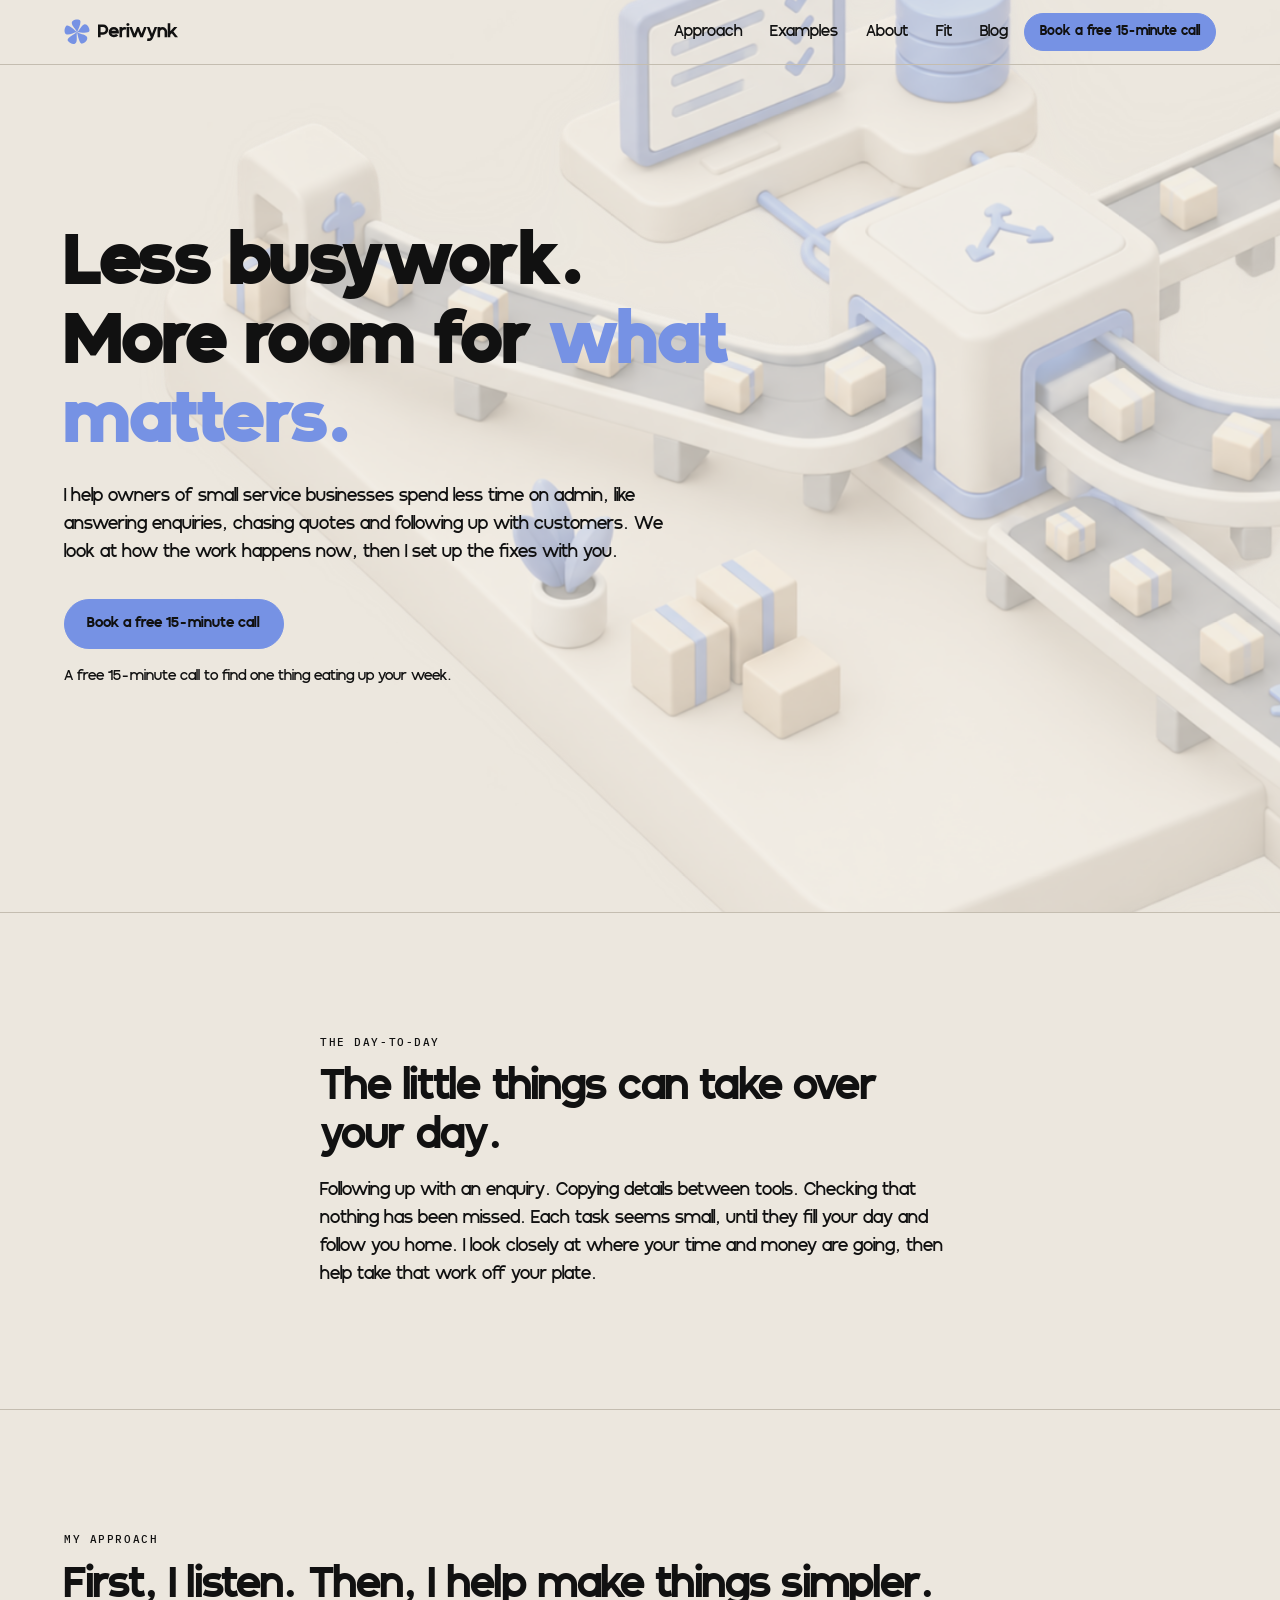
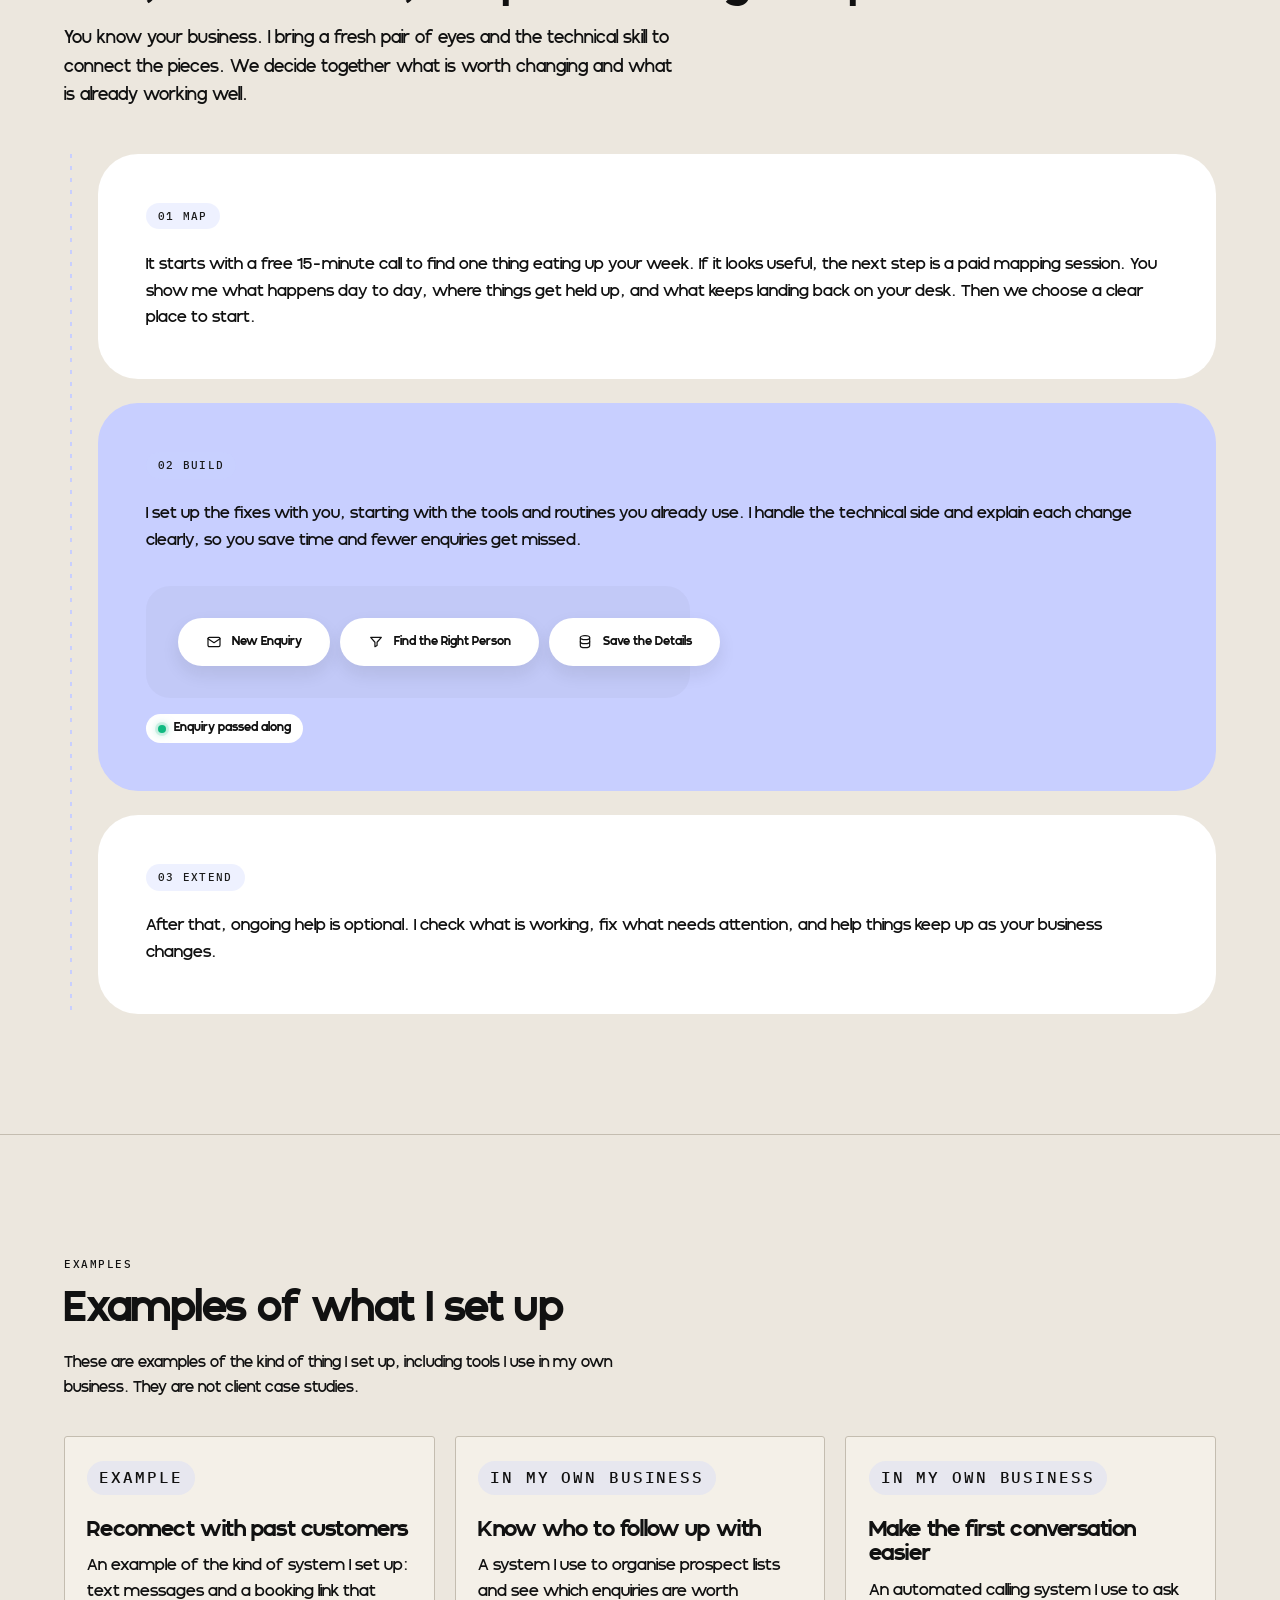
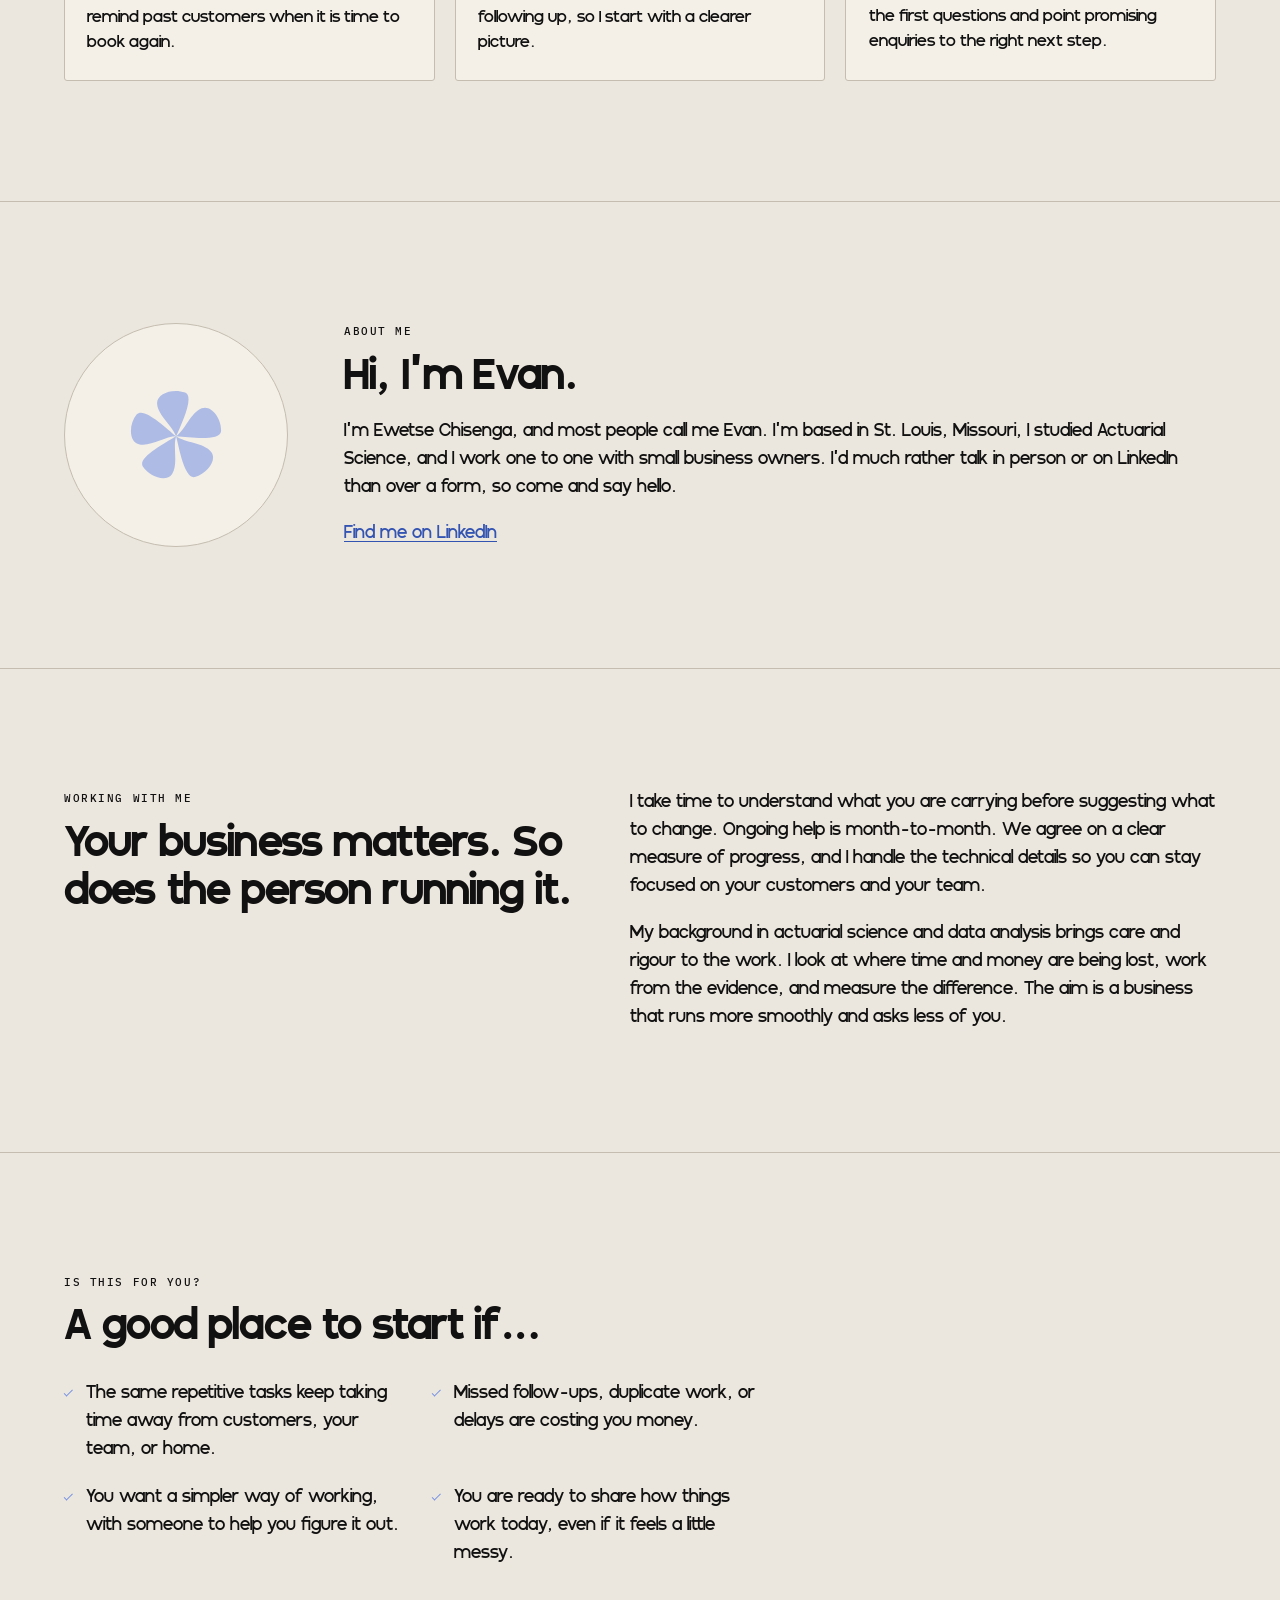
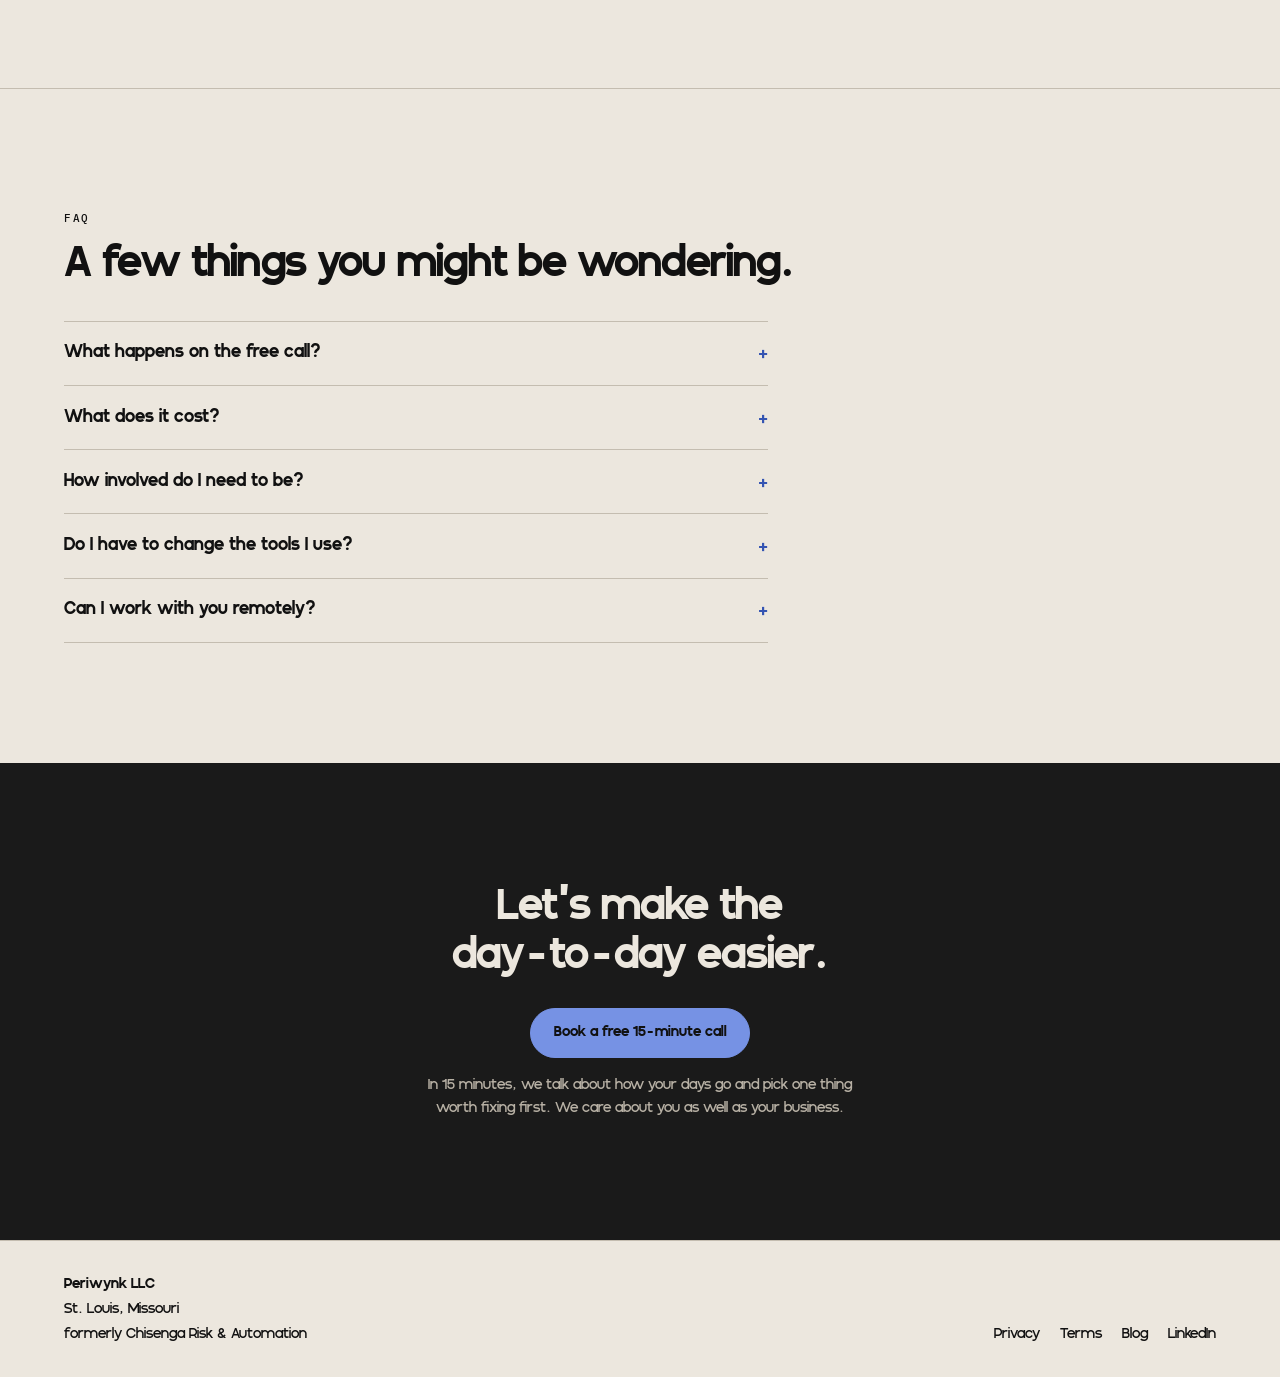
==== commit f1edaa29: "Logo: recolour mark, favicons and og image to the site's CTA blue The site's key accents (the "what " ====
--- a/index.html
+++ b/index.html
@@ -23,14 +23,14 @@
   <meta property="og:title" content="Periwynk | Less busywork. More room for what matters.">
   <meta property="og:description" content="I help owners of small service businesses spend less time on admin, like answering enquiries, chasing quotes and following up with customers. Start with a free 15-minute call.">
   <meta property="og:url" content="https://cra.software/">
-  <meta property="og:image" content="https://cra.software/assets/og/periwynk-launch-1200.png">
+  <meta property="og:image" content="https://cra.software/assets/og/periwynk-launch-blue-1200.png">
   <meta property="og:image:width" content="1200">
   <meta property="og:image:height" content="1200">
   <meta property="og:image:alt" content="The Periwynk flower mark and wordmark">
   <meta name="twitter:card" content="summary_large_image">
   <meta name="twitter:title" content="Periwynk | Less busywork. More room for what matters.">
   <meta name="twitter:description" content="I help owners of small service businesses spend less time on admin, like answering enquiries, chasing quotes and following up with customers. Start with a free 15-minute call.">
-  <meta name="twitter:image" content="https://cra.software/assets/og/periwynk-launch-1200.png">
+  <meta name="twitter:image" content="https://cra.software/assets/og/periwynk-launch-blue-1200.png">
   <link rel="preconnect" href="https://fonts.googleapis.com">
   <link rel="preconnect" href="https://fonts.gstatic.com" crossorigin>
   <link href="https://fonts.googleapis.com/css2?family=IBM+Plex+Mono:wght@400;500&display=swap" rel="stylesheet">
@@ -43,7 +43,7 @@
   "alternateName": "Chisenga Risk & Automation",
   "url": "https://cra.software/",
   "logo": "https://cra.software/icon-512.png",
-  "image": "https://cra.software/assets/og/periwynk-launch-1200.png",
+  "image": "https://cra.software/assets/og/periwynk-launch-blue-1200.png",
   "description": "Helping owners of small service businesses spend less time on admin, like answering enquiries, chasing quotes and following up with customers.",
   "founder": {
     "@type": "Person",
@@ -77,8 +77,8 @@
     <nav class="nav" aria-label="Primary">
       <div class="wrap nav-inner">
         <a href="/" class="logo" aria-label="Periwynk home">
-          <img class="logo-mark" src="/assets/brand/periwynk-mark-a.svg" alt="" width="26" height="26">
-          <img class="logo-word" src="/assets/brand/periwynk-wordmark-colour-on-cream.svg" alt="Periwynk" width="79" height="18">
+          <img class="logo-mark" src="/assets/brand/periwynk-mark-a-blue.svg" alt="" width="26" height="26">
+          <img class="logo-word" src="/assets/brand/periwynk-wordmark-blue-on-cream.svg" alt="Periwynk" width="79" height="18">
         </a>
         <ul class="nav-links">
           <li><a href="#approach">Approach</a></li>
@@ -208,7 +208,7 @@
         <!-- TODO(Evan): add your photo at /assets/evan.jpg, then replace this placeholder div with:
              <img class="portrait" src="/assets/evan.jpg" alt="Evan Chisenga" width="224" height="224"> -->
         <div class="photo-placeholder" role="img" aria-label="Photo of Evan coming soon">
-          <img src="/assets/brand/periwynk-mark-a.svg" alt="">
+          <img src="/assets/brand/periwynk-mark-a-blue.svg" alt="">
         </div>
         <div class="about-copy">
           <p class="label">ABOUT ME</p>
--- a/styles.css
+++ b/styles.css
@@ -52,7 +52,8 @@
   --ink: #111111;
   --muted: #111111;
   --line: #c4bdb0;
-  --accent: #5c4fd4;
+  --blue: #7692e4;
+  --accent: #3454b2; /* text-safe shade of --blue (5.6:1 on cream) for labels and links */
   --graphite: #1a1a1a;
   --periwinkle: #c8cfff;
   --on-dark: #ece7de;
@@ -164,13 +165,14 @@
   max-width: 28rem;
 }
 
-.reveal {
+/* Reveal only hides content once JavaScript has loaded (html.js is set in <head>). */
+.js .reveal {
   opacity: 0;
   transform: translateY(30px);
   transition: all 0.8s cubic-bezier(0.16, 1, 0.3, 1);
 }
 
-.reveal.in-view {
+.js .reveal.in-view {
   opacity: 1;
   transform: translateY(0);
 }
@@ -186,7 +188,7 @@
   font-weight: 600;
   padding: 0.75rem 1.4rem;
   background: #7692e4;
-  color: var(--bg);
+  color: #111111;
   border: 1px solid #7692e4;
   border-radius: 9999px;
   transition: transform 0.2s ease;
@@ -203,7 +205,7 @@
 
 .btn-on-dark {
   background: #7692e4;
-  color: var(--bg);
+  color: #111111;
   border-color: #7692e4;
 }
 
@@ -235,47 +237,25 @@
 
 .logo {
   display: inline-flex;
-  font-family: "Basique Pro", -apple-system, sans-serif !important;
-  font-size: 0.95rem;
-  font-weight: 500;
-  letter-spacing: 0;
-  transition: letter-spacing 0.3s ease, color 0.3s ease;
-}
-
-.logo:hover {
-  letter-spacing: 0.1em;
-  color: #7692e4;
-}
-
-.logo span {
-  display: inline-block;
-}
-
-.logo span:nth-child(1) {
-  animation: idleWave 6s infinite 0s;
-}
-
-.logo span:nth-child(2) {
-  animation: idleWave 6s infinite 0.15s;
-}
-
-.logo span:nth-child(3) {
-  animation: idleWave 6s infinite 0.3s;
-}
-
-@keyframes idleWave {
-  0%,
-  100% {
-    transform: translateY(0);
-  }
-
-  10% {
-    transform: translateY(-4px);
-  }
-
-  20% {
-    transform: translateY(0);
-  }
+  align-items: center;
+  gap: 0.5rem;
+  flex: 0 0 auto;
+}
+
+.logo-mark {
+  width: 1.6rem;
+  height: 1.6rem;
+  transition: transform 0.6s cubic-bezier(0.16, 1, 0.3, 1);
+}
+
+.logo-word {
+  width: auto;
+  height: 1.15rem;
+}
+
+.logo:hover .logo-mark,
+.logo:focus-visible .logo-mark {
+  transform: rotate(36deg);
 }
 
 .nav-links {
@@ -676,8 +656,8 @@
   top: 0.55em;
   width: 0.55rem;
   height: 0.28rem;
-  border-left: 1.5px solid var(--accent);
-  border-bottom: 1.5px solid var(--accent);
+  border-left: 1.5px solid var(--blue);
+  border-bottom: 1.5px solid var(--blue);
   transform: rotate(-45deg);
 }
 
@@ -712,7 +692,16 @@
 
 .footer-inner {
   display: grid;
-  gap: 0.4rem;
+  gap: 1rem;
+}
+
+.footer-brand {
+  display: grid;
+  gap: 0.15rem;
+}
+
+.footer-brand strong {
+  font-weight: 700;
 }
 
 .footer-links {
@@ -726,7 +715,243 @@
   color: var(--ink);
 }
 
-@media (min-width: 768px) {
+/* Utilities */
+.nowrap {
+  white-space: nowrap;
+}
+
+.section-note {
+  margin-top: 0.25rem;
+  max-width: 38rem;
+  font-size: 0.95rem;
+}
+
+.text-link {
+  color: var(--accent);
+  text-decoration: underline;
+  text-underline-offset: 0.2em;
+}
+
+.text-link:hover {
+  color: var(--ink);
+}
+
+/* Hi, I'm Evan */
+.about {
+  display: grid;
+  gap: 2rem;
+  align-items: center;
+}
+
+/* Photo placeholder: swap the .photo-placeholder div for <img src="/assets/evan.jpg" class="portrait"> */
+.portrait,
+.photo-placeholder {
+  width: 11rem;
+  height: 11rem;
+  border-radius: 50%;
+  object-fit: cover;
+  background: var(--bg-module);
+  border: 1px solid var(--line);
+}
+
+.photo-placeholder {
+  display: flex;
+  align-items: center;
+  justify-content: center;
+}
+
+.photo-placeholder img {
+  width: 42%;
+  height: auto;
+  opacity: 0.55;
+}
+
+.about-copy p + p {
+  margin-top: 1.15rem;
+}
+
+/* FAQ */
+.faq {
+  margin-top: 2rem;
+  max-width: 44rem;
+  border-top: 1px solid var(--line);
+}
+
+.faq details {
+  border-bottom: 1px solid var(--line);
+  padding: 1.1rem 0;
+}
+
+.faq summary {
+  cursor: pointer;
+  font-weight: 700;
+  list-style: none;
+  position: relative;
+  padding-right: 2rem;
+}
+
+.faq summary::-webkit-details-marker {
+  display: none;
+}
+
+.faq summary::after {
+  content: "+";
+  position: absolute;
+  right: 0;
+  top: 0;
+  font-family: var(--mono);
+  color: var(--accent);
+}
+
+.faq details[open] summary::after {
+  content: "\2212";
+}
+
+.faq details p {
+  margin-top: 0.65rem;
+}
+
+/* Legal pages */
+.legal p + p {
+  margin-top: 1.15rem;
+}
+
+.legal h1 {
+  font-size: clamp(2rem, 4vw, 2.75rem);
+  margin-bottom: 1.5rem;
+}
+
+/* Blog */
+.page-top {
+  padding-top: 160px;
+  border-top: 0;
+}
+
+.post-list {
+  list-style: none;
+  display: grid;
+  gap: 1.25rem;
+  margin-top: 2.25rem;
+}
+
+.post-card {
+  border: 1px solid var(--line);
+  border-radius: var(--radius);
+  padding: 1.5rem 1.4rem;
+  background: var(--bg-module);
+}
+
+.post-card h2 {
+  font-size: 1.35rem;
+  margin: 0.4rem 0 0.65rem;
+}
+
+.post-card h2 a:hover {
+  color: var(--accent);
+}
+
+.post-meta {
+  font-family: var(--mono);
+  font-size: 0.75rem;
+  letter-spacing: 0.06em;
+  color: var(--ink);
+}
+
+.draft-banner {
+  background: var(--periwinkle);
+  color: var(--ink);
+  border-bottom: 1px solid var(--line);
+  padding: 0.75rem 0;
+  margin-top: 4rem;
+  font-size: 0.9rem;
+  text-align: center;
+}
+
+.draft-banner strong {
+  font-family: var(--mono);
+  font-weight: 500;
+  letter-spacing: 0.12em;
+  margin-right: 0.4rem;
+}
+
+.draft-banner + main .page-top {
+  padding-top: 72px;
+}
+
+.page-title,
+.post-header h1 {
+  font-size: clamp(2.1rem, 5vw, 3.1rem);
+  font-weight: 900;
+  margin-bottom: 1.5rem;
+}
+
+.byline {
+  display: flex;
+  align-items: center;
+  gap: 0.85rem;
+  margin-bottom: 2.5rem;
+  font-size: 0.95rem;
+}
+
+.byline .portrait,
+.byline .photo-placeholder {
+  width: 3rem;
+  height: 3rem;
+  flex: 0 0 auto;
+}
+
+.byline-name {
+  font-weight: 700;
+}
+
+.prose p,
+.prose ul {
+  margin-bottom: 1.15rem;
+}
+
+.prose h2 {
+  font-size: clamp(1.4rem, 3vw, 1.75rem);
+  margin: 2.25rem 0 0.75rem;
+}
+
+.prose ul {
+  padding-left: 1.25rem;
+}
+
+.prose li + li {
+  margin-top: 0.4rem;
+}
+
+.prose a {
+  color: var(--accent);
+  text-decoration: underline;
+  text-underline-offset: 0.2em;
+}
+
+.editor-note {
+  background: var(--bg-module);
+  border-left: 3px solid var(--blue);
+  padding: 0.75rem 1rem;
+  font-size: 0.95rem;
+}
+
+.post-end {
+  margin-top: 2.5rem;
+  padding-top: 2rem;
+  border-top: 1px solid var(--line);
+}
+
+.post-end h2 {
+  margin-top: 0;
+  font-size: clamp(1.4rem, 3vw, 1.75rem);
+}
+
+.post-end .btn {
+  margin-top: 0.5rem;
+}
+
+/* Desktop nav from 960px so five links and the booking button fit. */
+@media (min-width: 960px) {
   .nav-links {
     display: flex;
     flex: 1;
@@ -742,7 +967,9 @@
   .nav-drawer.open {
     display: none;
   }
-
+}
+
+@media (min-width: 768px) {
   .hero h1 {
     font-size: 4.5rem;
   }
@@ -750,6 +977,17 @@
   .modules {
     grid-template-columns: repeat(3, 1fr);
     align-items: stretch;
+  }
+
+  .about {
+    grid-template-columns: auto 1fr;
+    gap: 3.5rem;
+  }
+
+  .portrait,
+  .photo-placeholder {
+    width: 14rem;
+    height: 14rem;
   }
 
   .split {
@@ -764,8 +1002,8 @@
   }
 
   .footer-inner {
-    grid-template-columns: 1fr auto auto;
-    align-items: baseline;
+    grid-template-columns: 1fr auto;
+    align-items: end;
     gap: 2rem;
   }
 
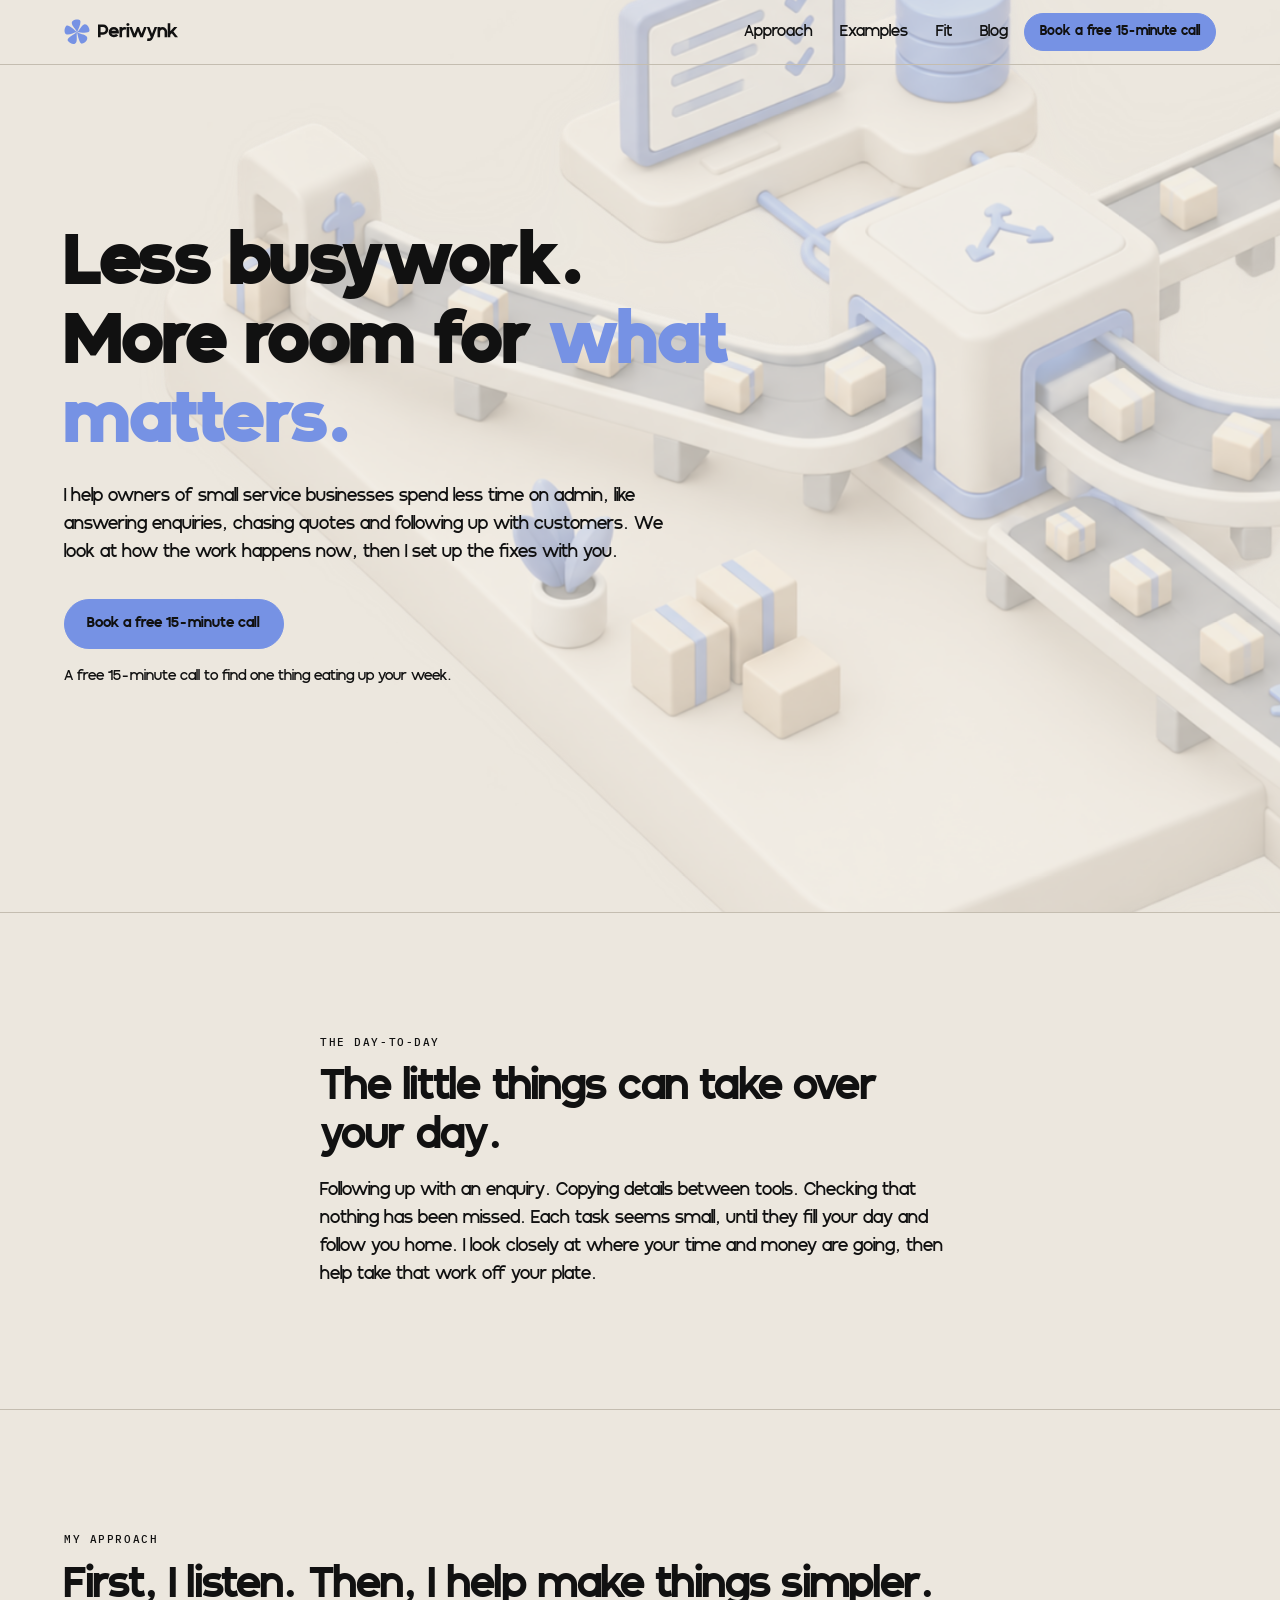
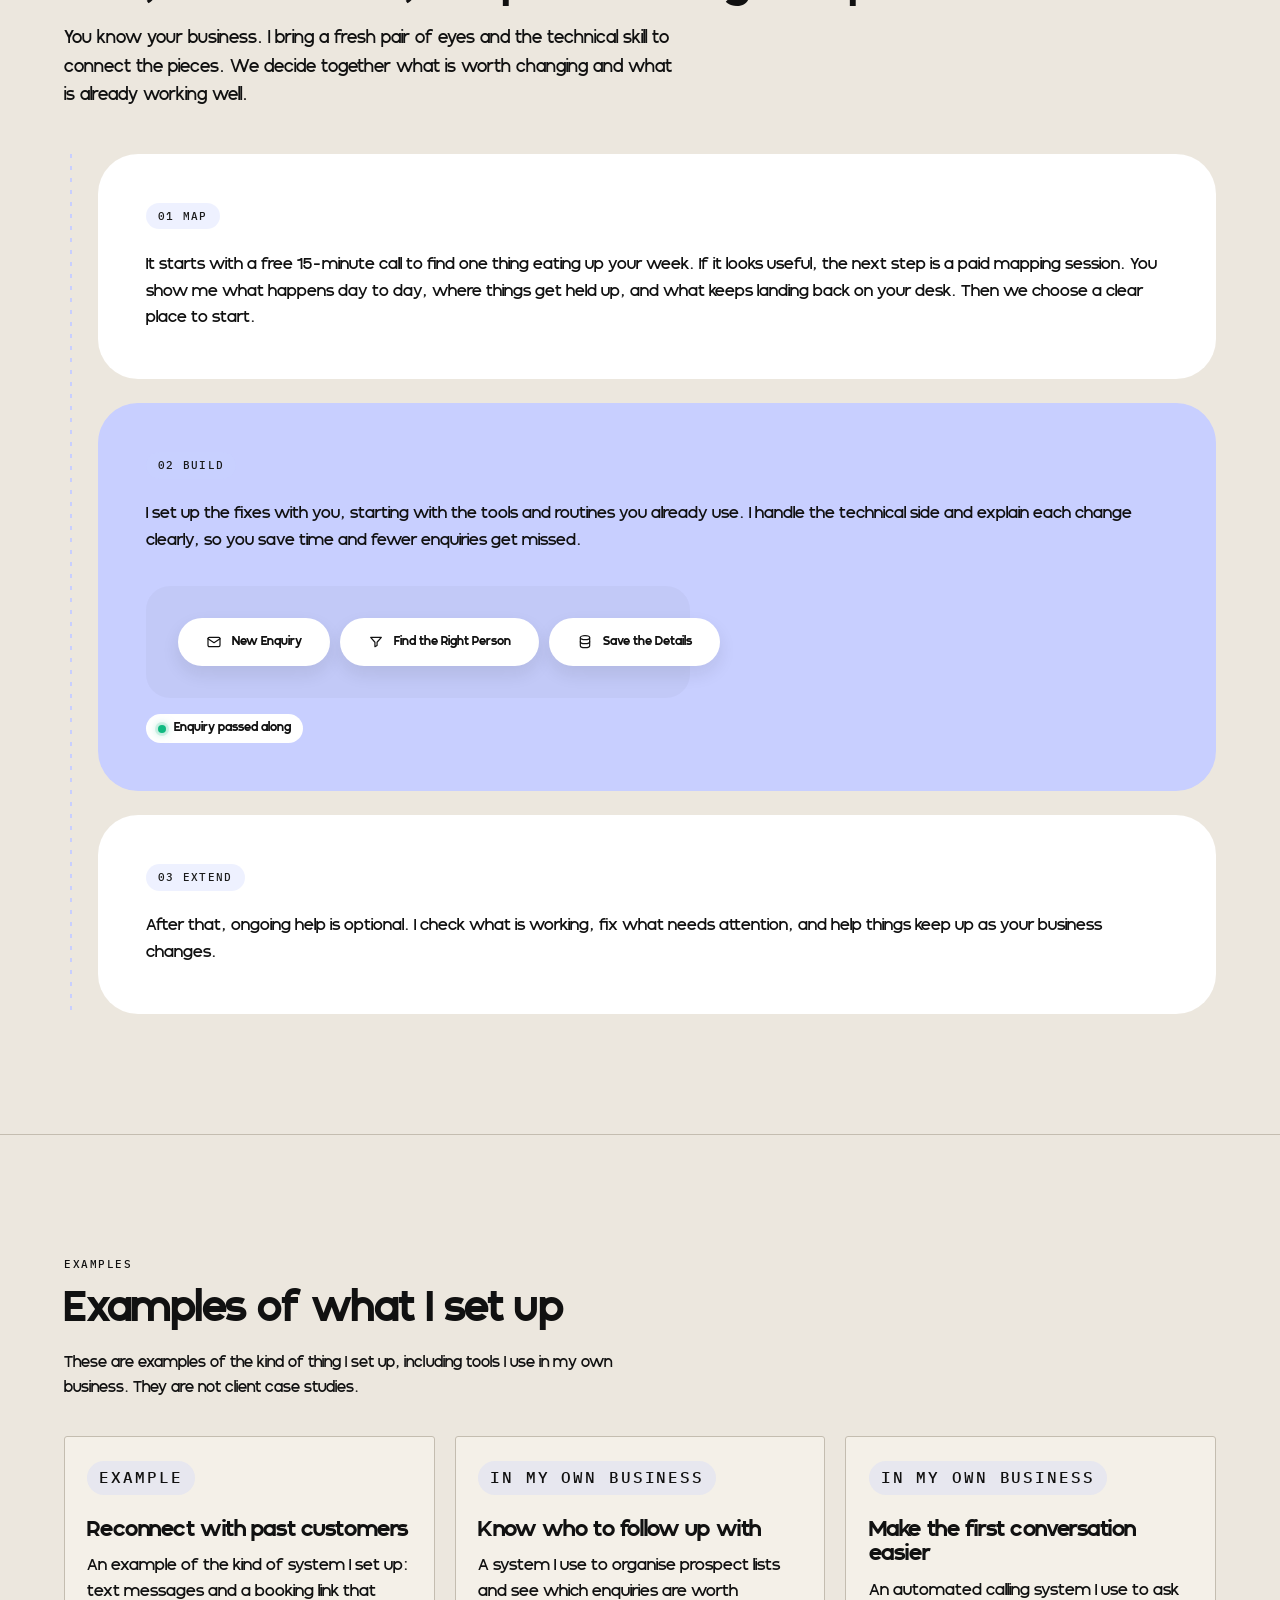
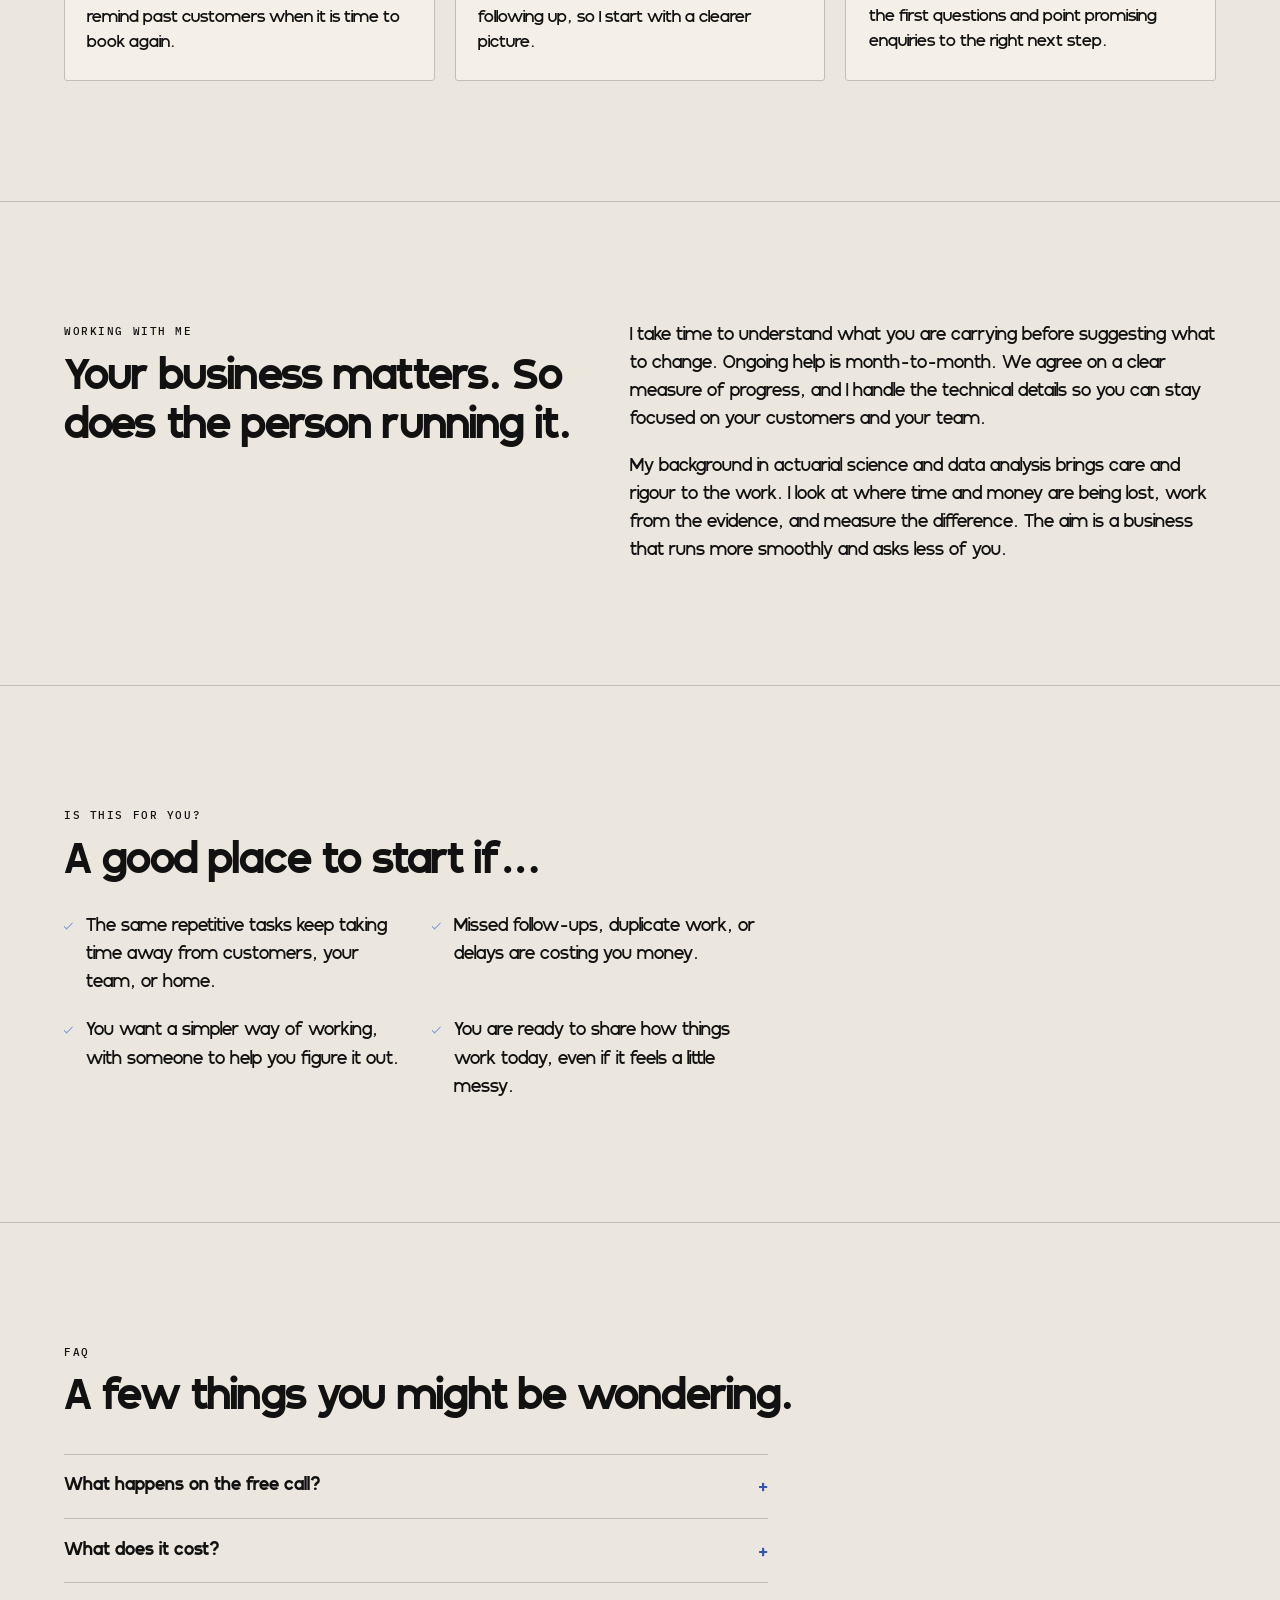
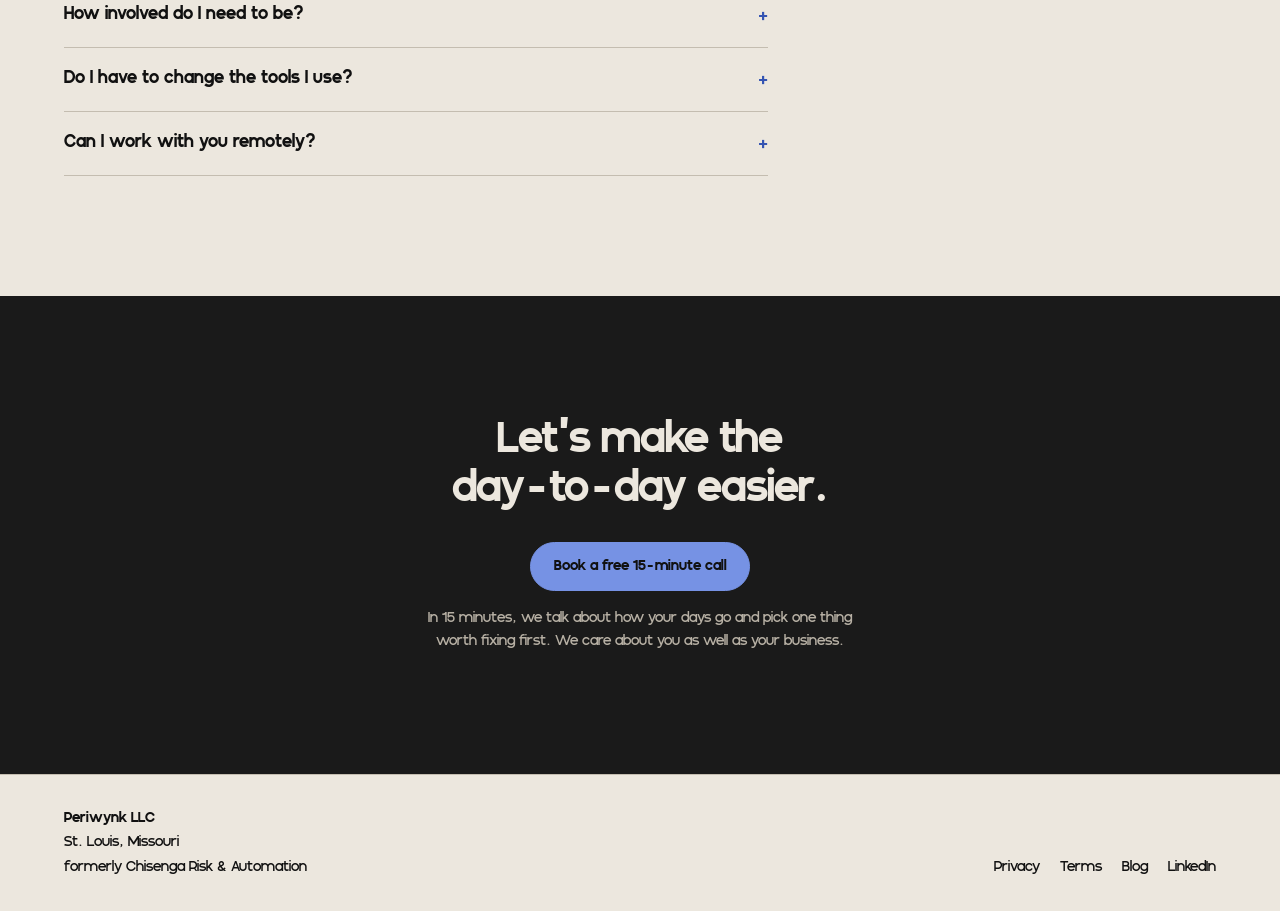
==== commit 28d009c7: "Homepage: remove the About section and its nav item The owner found the "About me" section awkward, " ====
--- a/index.html
+++ b/index.html
@@ -83,7 +83,6 @@
         <ul class="nav-links">
           <li><a href="#approach">Approach</a></li>
           <li><a href="#examples">Examples</a></li>
-          <li><a href="#about">About</a></li>
           <li><a href="#fit">Fit</a></li>
           <li><a href="/blog/">Blog</a></li>
         </ul>
@@ -96,7 +95,6 @@
     <div class="nav-drawer" id="navDrawer">
       <a href="#approach">Approach</a>
       <a href="#examples">Examples</a>
-      <a href="#about">About</a>
       <a href="#fit">Fit</a>
       <a href="/blog/">Blog</a>
       <a href="https://calendly.com/ewetsekchisenga/new-meeting" target="_blank" rel="noopener noreferrer">Book a free 15-minute call</a>
@@ -203,22 +201,6 @@
       </div>
     </section>
 
-    <section class="section" id="about">
-      <div class="wrap about reveal">
-        <!-- TODO(Evan): add your photo at /assets/evan.jpg, then replace this placeholder div with:
-             <img class="portrait" src="/assets/evan.jpg" alt="Evan Chisenga" width="224" height="224"> -->
-        <div class="photo-placeholder" role="img" aria-label="Photo of Evan coming soon">
-          <img src="/assets/brand/periwynk-mark-a-blue.svg" alt="">
-        </div>
-        <div class="about-copy">
-          <p class="label">ABOUT ME</p>
-          <h2>Hi, I’m Evan.</h2>
-          <p>I’m Ewetse Chisenga, and most people call me Evan. I’m based in St. Louis, Missouri, I studied Actuarial Science, and I work one to one with small business owners. I’d much rather talk in person or on LinkedIn than over a form, so come and say hello.</p>
-          <p><a class="text-link" href="https://www.linkedin.com/in/ewetsechisenga/" target="_blank" rel="noopener noreferrer">Find me on LinkedIn</a></p>
-        </div>
-      </div>
-    </section>
-
     <section class="section" id="firm">
       <div class="wrap split reveal">
         <div>
--- a/styles.css
+++ b/styles.css
@@ -736,14 +736,7 @@
   color: var(--ink);
 }
 
-/* Hi, I'm Evan */
-.about {
-  display: grid;
-  gap: 2rem;
-  align-items: center;
-}
-
-/* Photo placeholder: swap the .photo-placeholder div for <img src="/assets/evan.jpg" class="portrait"> */
+/* Round photo, used by the blog byline */
 .portrait,
 .photo-placeholder {
   width: 11rem;
@@ -766,10 +759,6 @@
   opacity: 0.55;
 }
 
-.about-copy p + p {
-  margin-top: 1.15rem;
-}
-
 /* FAQ */
 .faq {
   margin-top: 2rem;
@@ -950,8 +939,8 @@
   margin-top: 0.5rem;
 }
 
-/* Desktop nav from 960px so five links and the booking button fit. */
-@media (min-width: 960px) {
+/* Desktop nav from 768px: four links and the booking button fit from here. */
+@media (min-width: 768px) {
   .nav-links {
     display: flex;
     flex: 1;
@@ -977,17 +966,6 @@
   .modules {
     grid-template-columns: repeat(3, 1fr);
     align-items: stretch;
-  }
-
-  .about {
-    grid-template-columns: auto 1fr;
-    gap: 3.5rem;
-  }
-
-  .portrait,
-  .photo-placeholder {
-    width: 14rem;
-    height: 14rem;
   }
 
   .split {
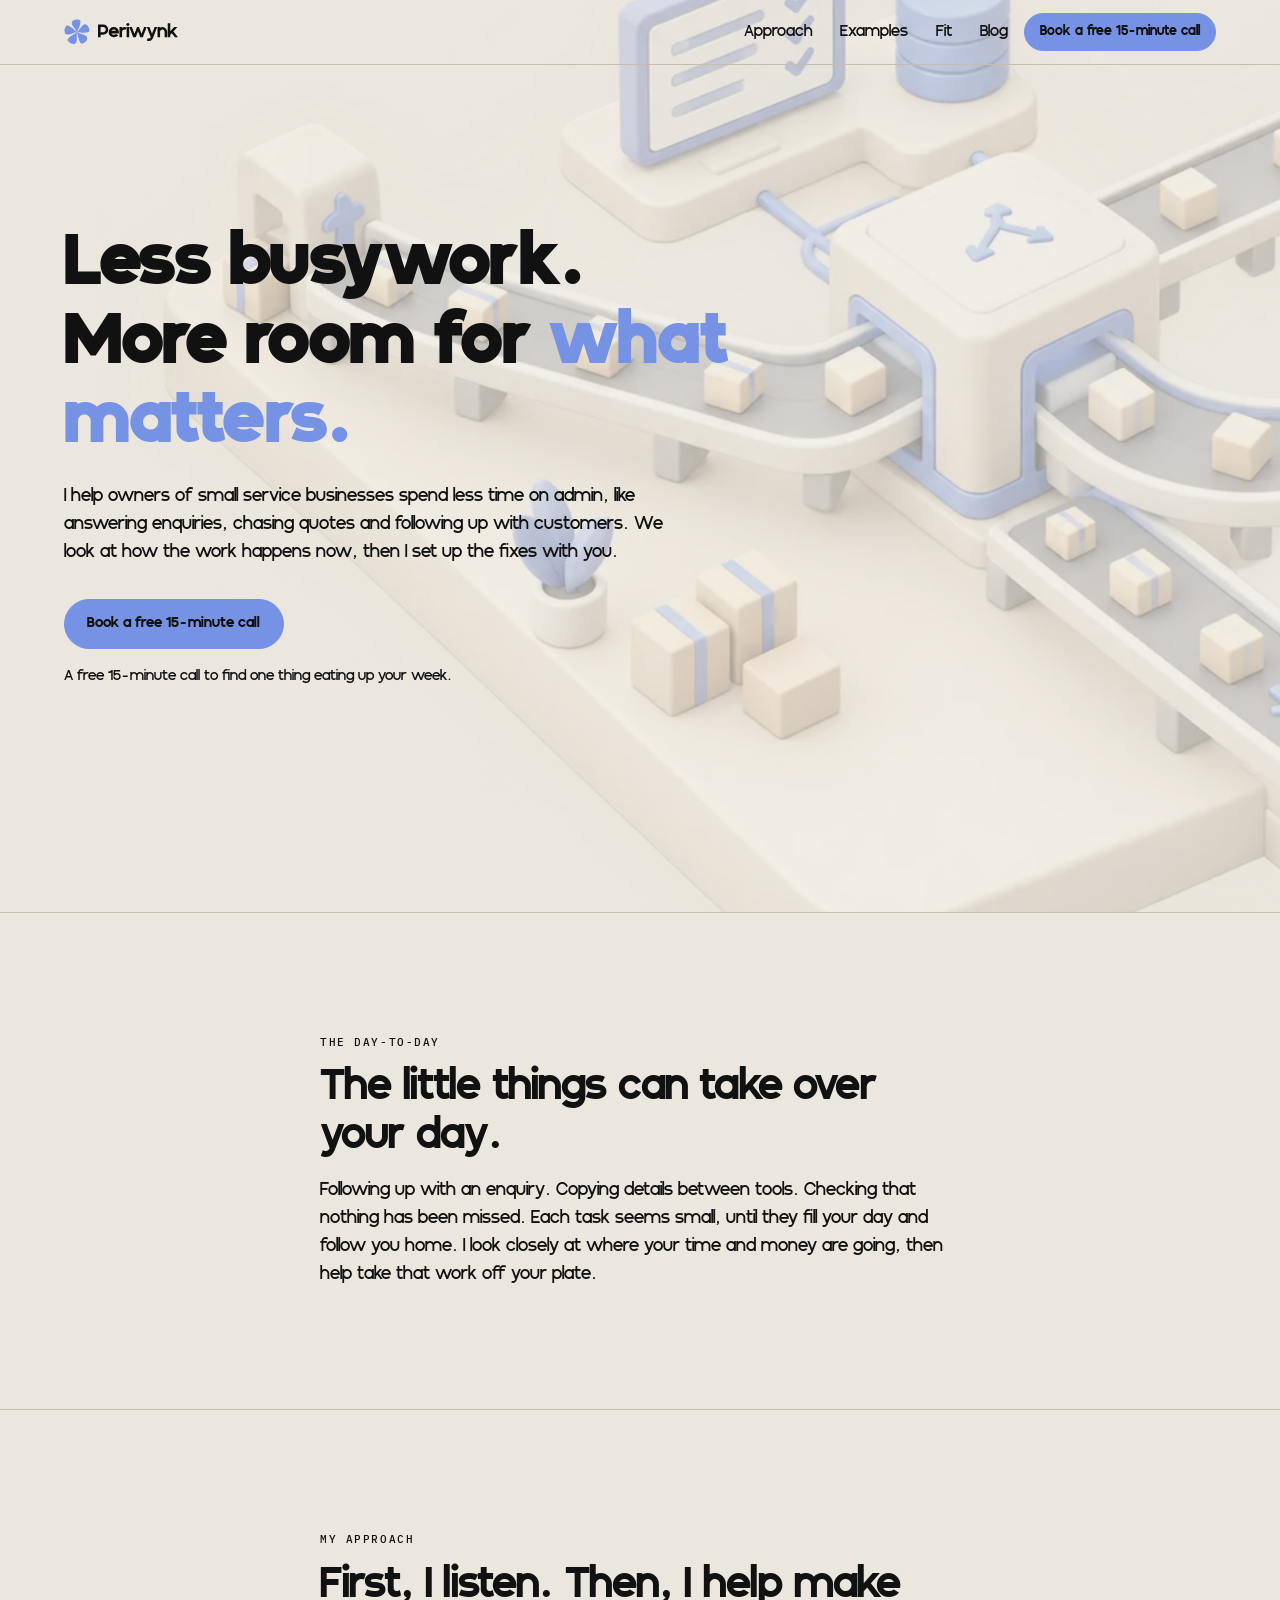
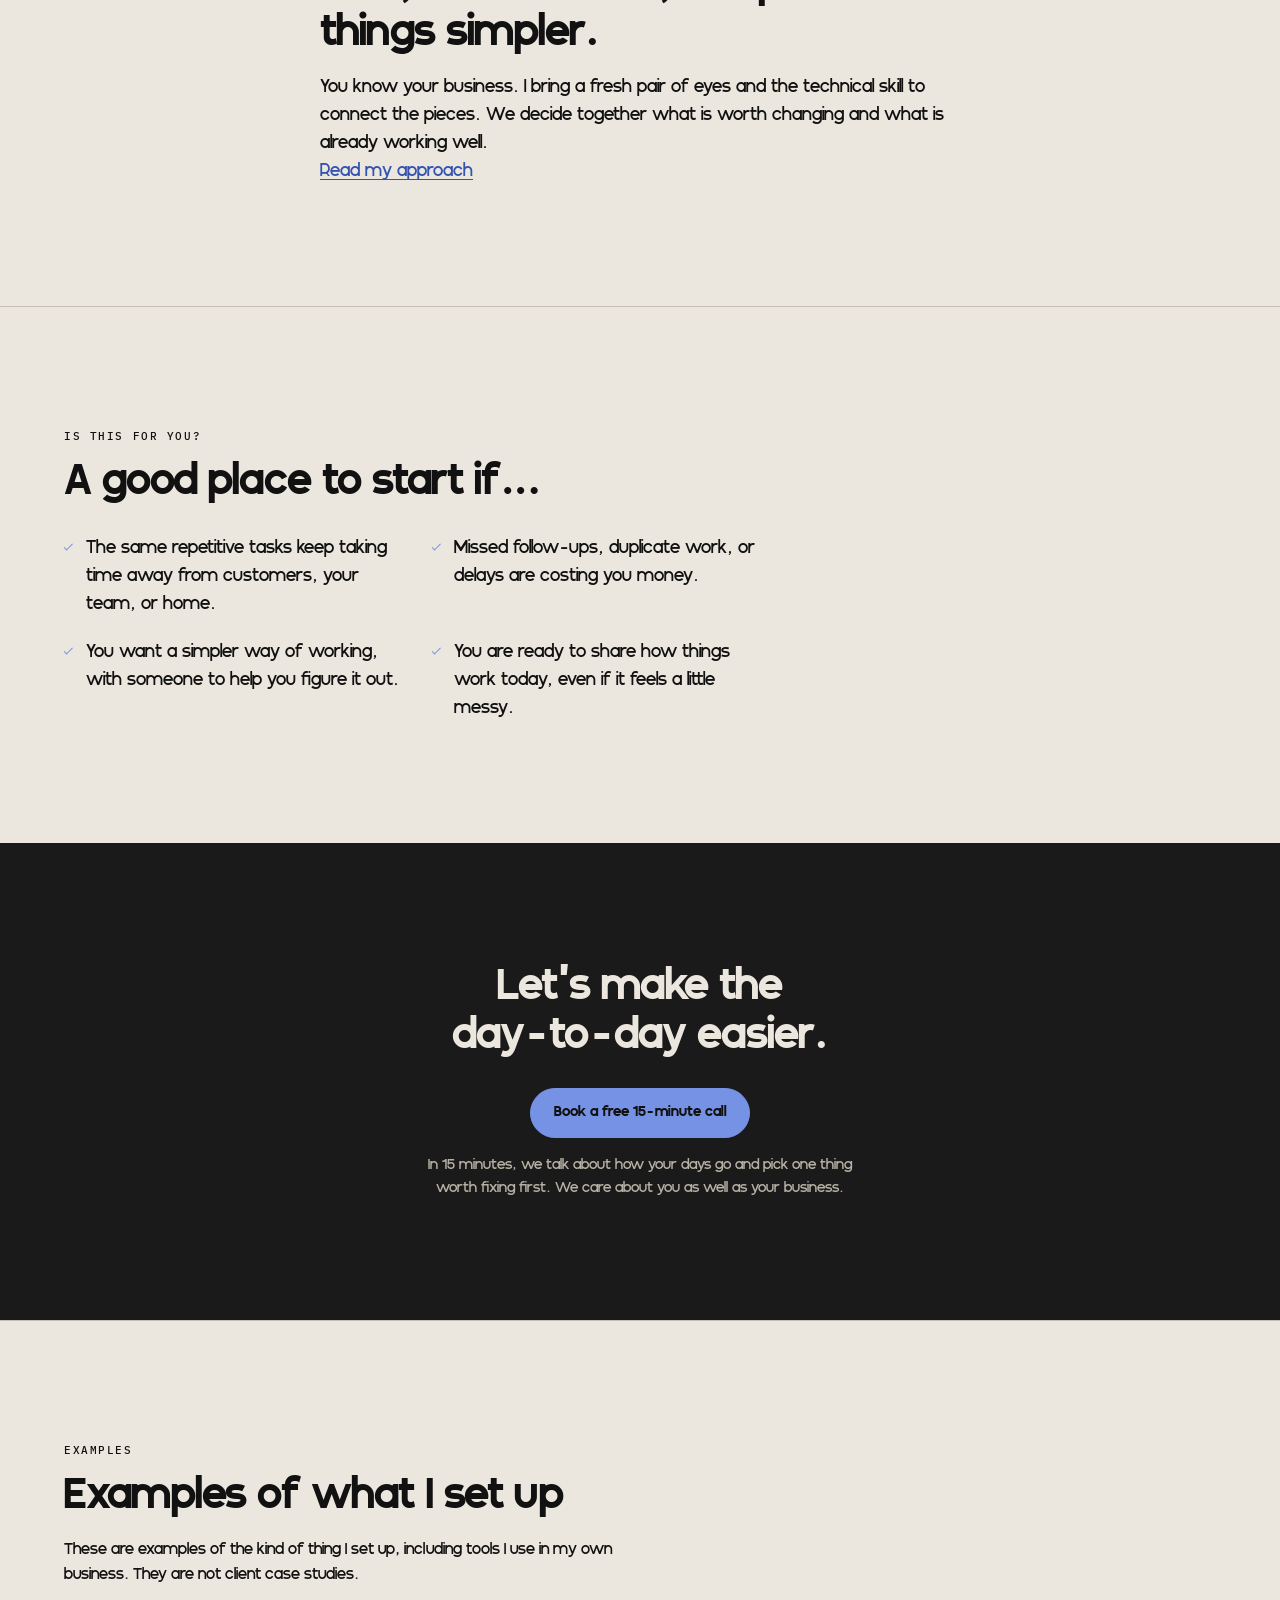
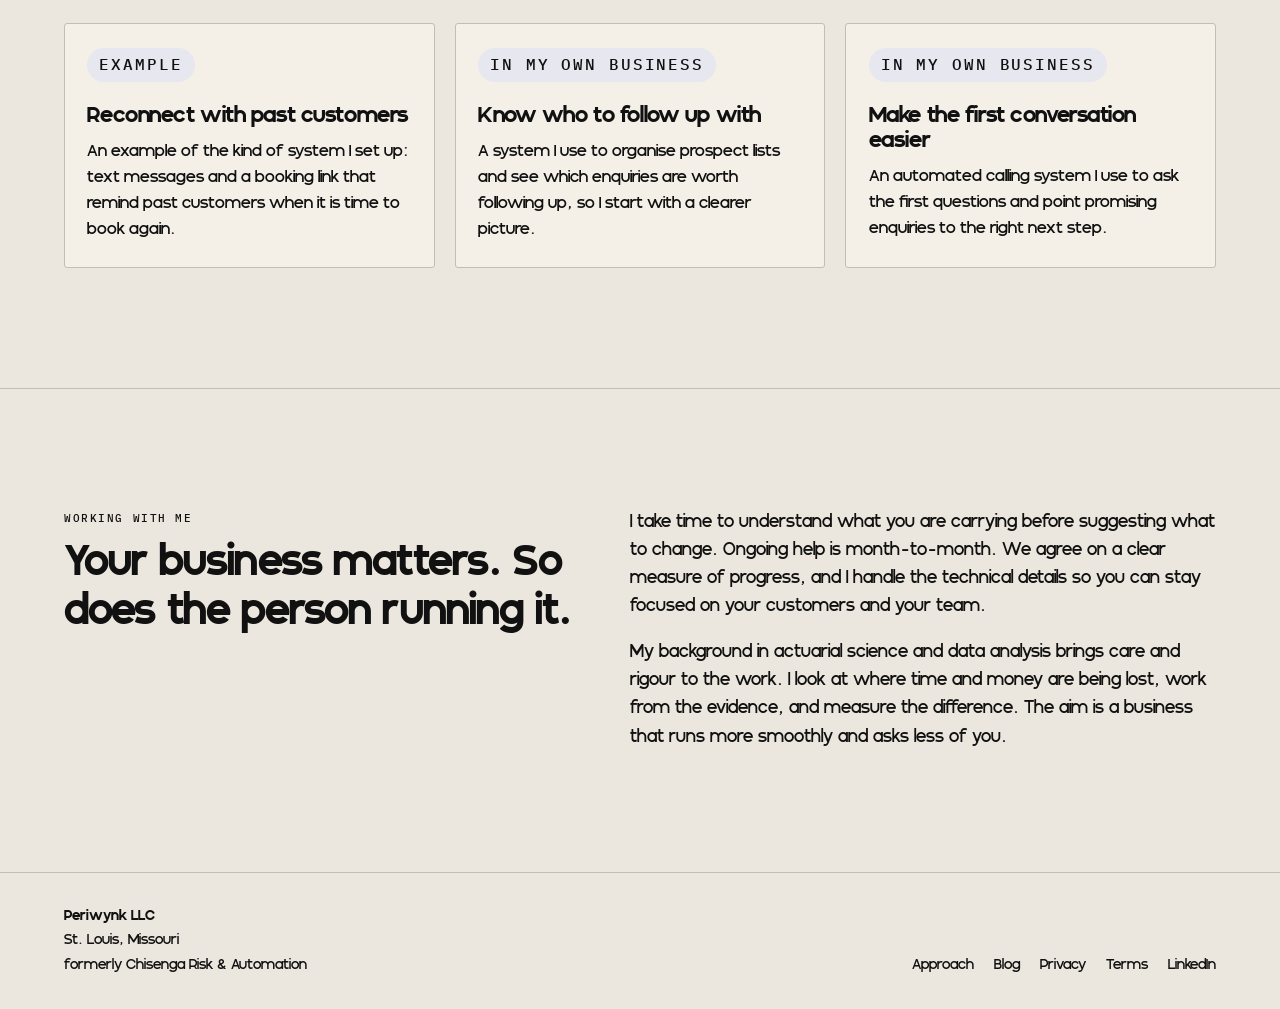
==== commit d3e3b8d2: "Move Approach to its own page and add an SEO and AI-search pass The homepage now has a short approac" ====
--- a/index.html
+++ b/index.html
@@ -1,5 +1,5 @@
 <!DOCTYPE html>
-<html lang="en">
+<html lang="en-GB">
 <head>
   <meta charset="UTF-8">
   <meta name="viewport" content="width=device-width, initial-scale=1.0">
@@ -8,8 +8,7 @@
   <meta name="description" content="I help owners of small service businesses spend less time on admin, like answering enquiries, chasing quotes and following up with customers. Start with a free 15-minute call.">
   <meta name="author" content="Ewetse Chisenga">
   <meta name="robots" content="index, follow">
-  <!-- TODO(Evan): switch canonical, og:url, og:image and JSON-LD URLs to https://periwynk.com/ once the domain points here. -->
-  <link rel="canonical" href="https://cra.software/">
+  <link rel="canonical" href="https://periwynk.com/">
   <link rel="icon" href="/favicon.ico" sizes="48x48">
   <link rel="icon" href="/favicon.svg" type="image/svg+xml">
   <link rel="icon" href="/favicon-32.png" type="image/png" sizes="32x32">
@@ -22,46 +21,22 @@
   <meta property="og:site_name" content="Periwynk">
   <meta property="og:title" content="Periwynk | Less busywork. More room for what matters.">
   <meta property="og:description" content="I help owners of small service businesses spend less time on admin, like answering enquiries, chasing quotes and following up with customers. Start with a free 15-minute call.">
-  <meta property="og:url" content="https://cra.software/">
-  <meta property="og:image" content="https://cra.software/assets/og/periwynk-launch-blue-1200.png">
+  <meta property="og:url" content="https://periwynk.com/">
+  <meta property="og:image" content="https://periwynk.com/assets/og/periwynk-launch-blue-1200.png">
   <meta property="og:image:width" content="1200">
   <meta property="og:image:height" content="1200">
   <meta property="og:image:alt" content="The Periwynk flower mark and wordmark">
+  <meta property="og:locale" content="en_GB">
   <meta name="twitter:card" content="summary_large_image">
   <meta name="twitter:title" content="Periwynk | Less busywork. More room for what matters.">
   <meta name="twitter:description" content="I help owners of small service businesses spend less time on admin, like answering enquiries, chasing quotes and following up with customers. Start with a free 15-minute call.">
-  <meta name="twitter:image" content="https://cra.software/assets/og/periwynk-launch-blue-1200.png">
+  <meta name="twitter:image" content="https://periwynk.com/assets/og/periwynk-launch-blue-1200.png">
+  <meta name="twitter:image:alt" content="The Periwynk flower mark and wordmark">
   <link rel="preconnect" href="https://fonts.googleapis.com">
   <link rel="preconnect" href="https://fonts.gstatic.com" crossorigin>
-  <link href="https://fonts.googleapis.com/css2?family=IBM+Plex+Mono:wght@400;500&display=swap" rel="stylesheet">
+  <link href="https://fonts.googleapis.com/css2?family=IBM+Plex+Mono:wght@400;500&amp;display=swap" rel="stylesheet">
   <link rel="stylesheet" href="/styles.css">
-  <script type="application/ld+json">
-{
-  "@context": "https://schema.org",
-  "@type": "ProfessionalService",
-  "name": "Periwynk LLC",
-  "alternateName": "Chisenga Risk & Automation",
-  "url": "https://cra.software/",
-  "logo": "https://cra.software/icon-512.png",
-  "image": "https://cra.software/assets/og/periwynk-launch-blue-1200.png",
-  "description": "Helping owners of small service businesses spend less time on admin, like answering enquiries, chasing quotes and following up with customers.",
-  "founder": {
-    "@type": "Person",
-    "name": "Ewetse Chisenga",
-    "alternateName": "Evan Chisenga",
-    "sameAs": "https://www.linkedin.com/in/ewetsechisenga/"
-  },
-  "areaServed": "United States",
-  "address": {
-    "@type": "PostalAddress",
-    "addressLocality": "St. Louis",
-    "addressRegion": "MO",
-    "addressCountry": "US"
-  },
-  "sameAs": ["https://www.linkedin.com/in/ewetsechisenga/"],
-  "serviceType": ["Workflow mapping", "Process automation", "Operational systems", "Data analysis", "Business process analysis"]
-}
-  </script>
+  <link rel="preload" as="image" href="/assets/hero/hero-art.webp" type="image/webp">
   <!-- Google tag (gtag.js) -->
   <script async src="https://www.googletagmanager.com/gtag/js?id=G-YFLQ71NZKJ"></script>
   <script>
@@ -70,6 +45,91 @@
   gtag('js', new Date());
   gtag('config', 'G-YFLQ71NZKJ');
   </script>
+  <script type="application/ld+json">
+{
+  "@context": "https://schema.org",
+  "@graph": [
+    {
+      "@type": "Organization",
+      "@id": "https://periwynk.com/#organization",
+      "name": "Periwynk LLC",
+      "alternateName": "Chisenga Risk & Automation",
+      "url": "https://periwynk.com/",
+      "logo": "https://periwynk.com/icon-512.png",
+      "image": "https://periwynk.com/assets/og/periwynk-launch-blue-1200.png",
+      "founder": {
+        "@id": "https://periwynk.com/#ewetse"
+      },
+      "sameAs": [
+        "https://www.linkedin.com/in/ewetsechisenga/"
+      ],
+      "address": {
+        "@type": "PostalAddress",
+        "addressLocality": "St. Louis",
+        "addressRegion": "MO",
+        "addressCountry": "US"
+      }
+    },
+    {
+      "@type": "Person",
+      "@id": "https://periwynk.com/#ewetse",
+      "name": "Ewetse Chisenga",
+      "url": "https://www.linkedin.com/in/ewetsechisenga/",
+      "sameAs": [
+        "https://www.linkedin.com/in/ewetsechisenga/"
+      ],
+      "jobTitle": "Founder",
+      "worksFor": {
+        "@id": "https://periwynk.com/#organization"
+      }
+    },
+    {
+      "@type": "ProfessionalService",
+      "@id": "https://periwynk.com/#business",
+      "name": "Periwynk LLC",
+      "alternateName": "Chisenga Risk & Automation",
+      "url": "https://periwynk.com/",
+      "logo": "https://periwynk.com/icon-512.png",
+      "image": "https://periwynk.com/assets/og/periwynk-launch-blue-1200.png",
+      "description": "Helping owners of small service businesses spend less time on admin, like answering enquiries, chasing quotes and following up with customers.",
+      "founder": {
+        "@id": "https://periwynk.com/#ewetse"
+      },
+      "areaServed": "United States",
+      "address": {
+        "@type": "PostalAddress",
+        "addressLocality": "St. Louis",
+        "addressRegion": "MO",
+        "addressCountry": "US"
+      },
+      "sameAs": [
+        "https://www.linkedin.com/in/ewetsechisenga/"
+      ],
+      "serviceType": [
+        "Workflow mapping",
+        "Process automation",
+        "Operational systems",
+        "Data analysis",
+        "Business process analysis"
+      ],
+      "parentOrganization": {
+        "@id": "https://periwynk.com/#organization"
+      }
+    },
+    {
+      "@type": "WebSite",
+      "@id": "https://periwynk.com/#website",
+      "name": "Periwynk",
+      "url": "https://periwynk.com/",
+      "inLanguage": "en-GB",
+      "publisher": {
+        "@id": "https://periwynk.com/#organization"
+      },
+      "description": "I help owners of small service businesses spend less time on admin, like answering enquiries, chasing quotes and following up with customers."
+    }
+  ]
+}
+  </script>
 </head>
 <body>
 
@@ -81,7 +141,7 @@
           <img class="logo-word" src="/assets/brand/periwynk-wordmark-blue-on-cream.svg" alt="Periwynk" width="79" height="18">
         </a>
         <ul class="nav-links">
-          <li><a href="#approach">Approach</a></li>
+          <li><a href="/approach/">Approach</a></li>
           <li><a href="#examples">Examples</a></li>
           <li><a href="#fit">Fit</a></li>
           <li><a href="/blog/">Blog</a></li>
@@ -93,7 +153,7 @@
       </div>
     </nav>
     <div class="nav-drawer" id="navDrawer">
-      <a href="#approach">Approach</a>
+      <a href="/approach/">Approach</a>
       <a href="#examples">Examples</a>
       <a href="#fit">Fit</a>
       <a href="/blog/">Blog</a>
@@ -102,7 +162,6 @@
   </header>
 
   <main>
-
     <section class="hero">
       <div class="wrap hero-inner reveal">
         <div class="hero-copy">
@@ -113,7 +172,10 @@
         </div>
       </div>
       <div class="hero-visual" aria-hidden="true">
-        <img src="/A.png" alt="">
+        <picture>
+          <source type="image/webp" srcset="/assets/hero/hero-art.webp">
+          <img src="/assets/hero/hero-art.jpg" alt="" width="1536" height="1024" decoding="async" fetchpriority="high">
+        </picture>
       </div>
     </section>
 
@@ -126,51 +188,34 @@
     </section>
 
     <section class="section" id="approach">
+      <div class="wrap narrow reveal">
+        <p class="label">MY APPROACH</p>
+        <h2>First, I listen. Then, I help make things simpler.</h2>
+        <p>You know your business. I bring a fresh pair of eyes and the technical skill to connect the pieces. We decide together what is worth changing and what is already working well.</p>
+        <p><a class="text-link" href="/approach/">Read my approach</a></p>
+      </div>
+    </section>
+
+    <section class="section" id="fit">
       <div class="wrap">
         <div class="reveal">
-          <p class="label">MY APPROACH</p>
-          <h2>First, I listen. Then, I help make things simpler.</h2>
-          <p class="lead">You know your business. I bring a fresh pair of eyes and the technical skill to connect the pieces. We decide together what is worth changing and what is already working well.</p>
-        </div>
-        <ol class="ladder">
-          <li class="ladder-step reveal">
-            <span class="tag">01 MAP</span>
-            <p class="ladder-copy">It starts with a free 15-minute call to find one thing eating up your week. If it looks useful, the next step is a paid mapping session. You show me what happens day to day, where things get held up, and what keeps landing back on your desk. Then we choose a clear place to start.</p>
-            <!-- TODO(Evan): mapping session price could go here once you decide to publish it. Not published for now. -->
-          </li>
-          <li class="ladder-step ladder-step--build reveal">
-            <span class="tag">02 BUILD</span>
-            <!-- TODO(Evan): renaming the BUILD label is your call. Body copy updated to the "with you" wording. -->
-            <p class="ladder-copy">I set up the fixes with you, starting with the tools and routines you already use. I handle the technical side and explain each change clearly, so you save time and fewer enquiries get missed.</p>
-            <div class="workflow" aria-label="A new enquiry reaches the right person and its details are saved">
-              <div class="workflow-shell">
-                <svg class="workflow-line" viewBox="0 0 100 2" preserveAspectRatio="none" aria-hidden="true">
-                  <path d="M 0 1 H 100"></path>
-                </svg>
-                <div class="workflow-nodes">
-                  <div class="workflow-node">
-                    <svg class="workflow-icon" viewBox="0 0 24 24" aria-hidden="true"><rect x="3" y="5" width="18" height="14" rx="2"></rect><path d="m3 7 9 6 9-6"></path></svg>
-                    <span>New Enquiry</span>
-                  </div>
-                  <div class="workflow-node">
-                    <svg class="workflow-icon" viewBox="0 0 24 24" aria-hidden="true"><path d="M4 5h16l-6.4 7.4v4.8l-3.2 1.8v-6.6L4 5Z"></path></svg>
-                    <span>Find the Right Person</span>
-                  </div>
-                  <div class="workflow-node">
-                    <svg class="workflow-icon" viewBox="0 0 24 24" aria-hidden="true"><ellipse cx="12" cy="5.5" rx="7" ry="3"></ellipse><path d="M5 5.5v6c0 1.7 3.1 3 7 3s7-1.3 7-3v-6"></path><path d="M5 11.5v6c0 1.7 3.1 3 7 3s7-1.3 7-3v-6"></path></svg>
-                    <span>Save the Details</span>
-                  </div>
-                </div>
-              </div>
-              <p class="workflow-status"><span class="status-dot" aria-hidden="true"></span>Enquiry passed along</p>
-            </div>
-          </li>
-          <li class="ladder-step reveal">
-            <span class="tag">03 EXTEND</span>
-            <p class="ladder-copy">After that, ongoing help is optional. I check what is working, fix what needs attention, and help things keep up as your business changes.</p>
-            <!-- TODO(Evan): ongoing (monthly) help price could go here once it is set. Not published for now. -->
-          </li>
-        </ol>
+          <p class="label">IS THIS FOR YOU?</p>
+          <h2>A good place to start if…</h2>
+        </div>
+        <ul class="fit-list reveal">
+          <li>The same repetitive tasks keep taking time away from customers, your team, or home.</li>
+          <li>Missed follow-ups, duplicate work, or delays are costing you money.</li>
+          <li>You want a simpler way of working, with someone to help you figure it out.</li>
+          <li>You are ready to share how things work today, even if it feels a little messy.</li>
+        </ul>
+      </div>
+    </section>
+
+    <section class="cta-band" id="book">
+      <div class="wrap cta-inner reveal">
+        <h2>Let’s make the <span class="nowrap">day-to-day</span> easier.</h2>
+        <a href="https://calendly.com/ewetsekchisenga/new-meeting" class="btn btn-on-dark" target="_blank" rel="noopener noreferrer">Book a free 15-minute call</a>
+        <p class="micro">In 15 minutes, we talk about how your days go and pick one thing worth fixing first. We care about you as well as your business.</p>
       </div>
     </section>
 
@@ -213,62 +258,6 @@
         </div>
       </div>
     </section>
-
-    <section class="section" id="fit">
-      <div class="wrap">
-        <div class="reveal">
-          <p class="label">IS THIS FOR YOU?</p>
-          <h2>A good place to start if…</h2>
-        </div>
-        <ul class="fit-list reveal">
-          <li>The same repetitive tasks keep taking time away from customers, your team, or home.</li>
-          <li>Missed follow-ups, duplicate work, or delays are costing you money.</li>
-          <li>You want a simpler way of working, with someone to help you figure it out.</li>
-          <li>You are ready to share how things work today, even if it feels a little messy.</li>
-        </ul>
-      </div>
-    </section>
-
-    <section class="section" id="faq">
-      <div class="wrap">
-        <div class="reveal">
-          <p class="label">FAQ</p>
-          <h2>A few things you might be wondering.</h2>
-        </div>
-        <div class="faq reveal">
-          <details>
-            <summary>What happens on the free call?</summary>
-            <p>It takes 15 minutes. You tell me what is taking up your time, and we find one thing eating up your week. If I can help, I explain what the next step would look like.</p>
-          </details>
-          <details>
-            <summary>What does it cost?</summary>
-            <p>The first call is free. If it is useful, the next step is a paid mapping session. You can then choose ongoing help if you want it. I can talk you through the price on the call.</p>
-            <!-- TODO(Evan): add the mapping session and ongoing help prices here if you decide to publish them. -->
-          </details>
-          <details>
-            <summary>How involved do I need to be?</summary>
-            <p>You show me how the work happens today. I set up the fixes with you and explain what I am changing as I go.</p>
-          </details>
-          <details>
-            <summary>Do I have to change the tools I use?</summary>
-            <p>I start with what you already use. If I think something different would help, I explain why and talk it through with you before changing anything.</p>
-          </details>
-          <details>
-            <summary>Can I work with you remotely?</summary>
-            <p>Yes. Most of the work happens over video calls, so it doesn’t matter where you are.</p>
-          </details>
-        </div>
-      </div>
-    </section>
-
-    <section class="cta-band" id="book">
-      <div class="wrap cta-inner reveal">
-        <h2>Let’s make the <span class="nowrap">day-to-day</span> easier.</h2>
-        <a href="https://calendly.com/ewetsekchisenga/new-meeting" class="btn btn-on-dark" target="_blank" rel="noopener noreferrer">Book a free 15-minute call</a>
-        <p class="micro">In 15 minutes, we talk about how your days go and pick one thing worth fixing first. We care about you as well as your business.</p>
-      </div>
-    </section>
-
   </main>
 
   <footer class="footer">
@@ -279,15 +268,15 @@
         <p>formerly Chisenga Risk &amp; Automation</p>
       </div>
       <p class="footer-links">
+        <a href="/approach/">Approach</a>
+        <a href="/blog/">Blog</a>
         <a href="/privacy.html">Privacy</a>
         <a href="/terms.html">Terms</a>
-        <a href="/blog/">Blog</a>
         <a href="https://www.linkedin.com/in/ewetsechisenga/" target="_blank" rel="noopener noreferrer">LinkedIn</a>
       </p>
     </div>
   </footer>
 
   <script src="/assets/site.js"></script>
-
 </body>
 </html>
--- a/styles.css
+++ b/styles.css
@@ -53,7 +53,7 @@
   --muted: #111111;
   --line: #c4bdb0;
   --blue: #7692e4;
-  --accent: #3454b2; /* text-safe shade of --blue (5.6:1 on cream) for labels and links */
+  --accent: #3454b2; /* text-safe shade of --blue (5.6:1 on cream) for links and small accents */
   --graphite: #1a1a1a;
   --periwinkle: #c8cfff;
   --on-dark: #ece7de;
@@ -736,29 +736,6 @@
   color: var(--ink);
 }
 
-/* Round photo, used by the blog byline */
-.portrait,
-.photo-placeholder {
-  width: 11rem;
-  height: 11rem;
-  border-radius: 50%;
-  object-fit: cover;
-  background: var(--bg-module);
-  border: 1px solid var(--line);
-}
-
-.photo-placeholder {
-  display: flex;
-  align-items: center;
-  justify-content: center;
-}
-
-.photo-placeholder img {
-  width: 42%;
-  height: auto;
-  opacity: 0.55;
-}
-
 /* FAQ */
 .faq {
   margin-top: 2rem;
@@ -880,13 +857,6 @@
   gap: 0.85rem;
   margin-bottom: 2.5rem;
   font-size: 0.95rem;
-}
-
-.byline .portrait,
-.byline .photo-placeholder {
-  width: 3rem;
-  height: 3rem;
-  flex: 0 0 auto;
 }
 
 .byline-name {
@@ -1071,3 +1041,19 @@
     transition-duration: 0.01ms !important;
   }
 }
+
+
+/* Breadcrumbs on inner pages */
+.crumbs {
+  margin: 0 0 1.5rem;
+  font-size: 0.85rem;
+  color: var(--ink);
+}
+.crumbs a {
+  color: var(--accent);
+  text-decoration: none;
+}
+.crumbs a:hover,
+.crumbs a:focus-visible {
+  text-decoration: underline;
+}
